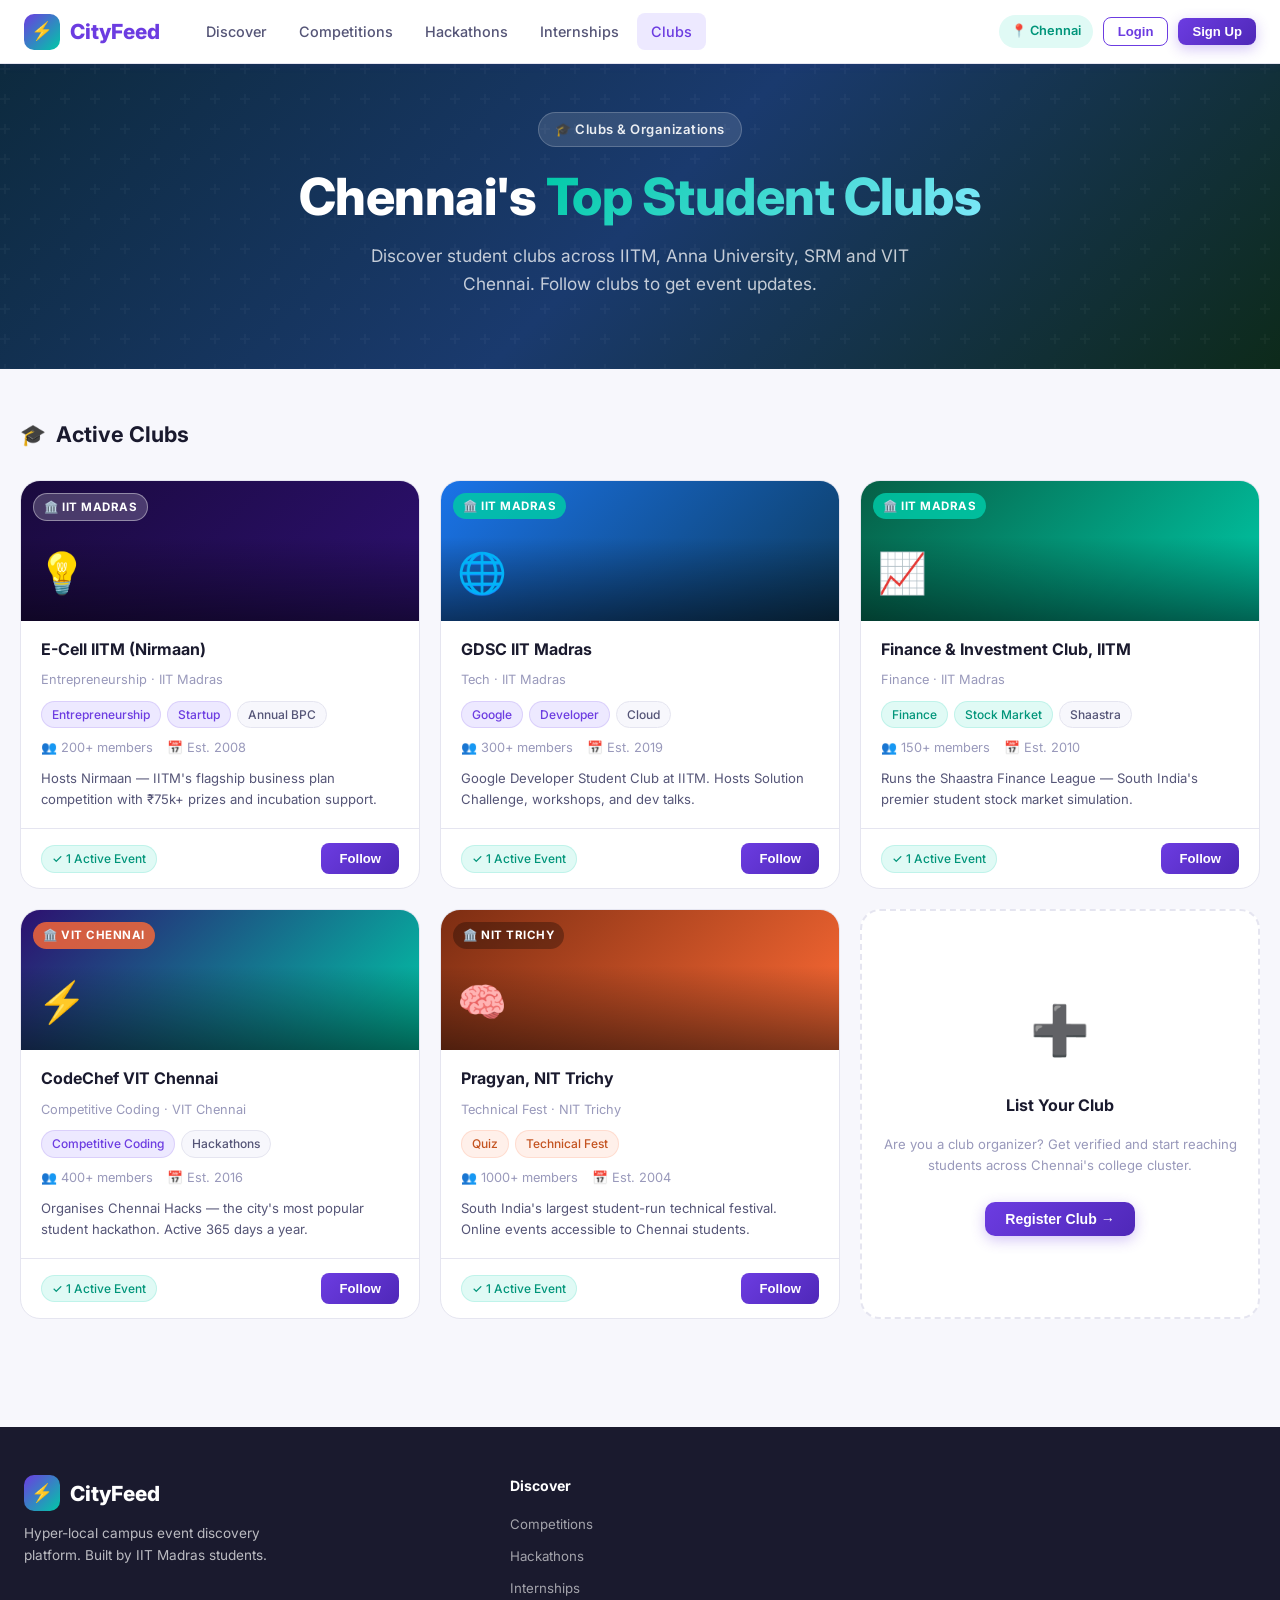
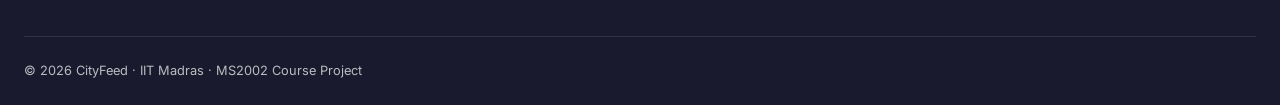
==== pages/clubs.html @ 86bdd943 "Initial commit: CityFeed prototype for IIT Madras MS2002 presentation" ====
<!DOCTYPE html>
<html lang="en">
<head>
  <meta charset="UTF-8" />
  <meta name="viewport" content="width=device-width, initial-scale=1.0" />
  <title>Clubs — CityFeed | IIT Madras</title>
  <link rel="preconnect" href="https://fonts.googleapis.com" />
  <link href="https://fonts.googleapis.com/css2?family=Inter:wght@400;500;600;700;800;900&display=swap" rel="stylesheet" />
  <link rel="stylesheet" href="../assets/css/main.css" />
  <link rel="icon" href="data:image/svg+xml,<svg xmlns='http://www.w3.org/2000/svg' viewBox='0 0 100 100'><text y='.9em' font-size='90'>⚡</text></svg>" />
</head>
<body>

<nav class="navbar">
  <a href="../index.html" class="nav-logo"><div class="logo-icon">⚡</div>CityFeed</a>
  <div class="nav-links">
    <a href="../index.html">Discover</a>
    <a href="competitions.html">Competitions</a>
    <a href="hackathons.html">Hackathons</a>
    <a href="internships.html">Internships</a>
    <a href="clubs.html" class="active">Clubs</a>
  </div>
  <div class="nav-actions">
    <div class="nav-city-badge">📍 Chennai</div>
    <div class="show-logged-out" style="display:flex;gap:10px;align-items:center">
      <button class="btn btn-outline btn-sm" onclick="openAuthModal('login')">Login</button>
      <button class="btn btn-primary btn-sm" onclick="openAuthModal('signup')">Sign Up</button>
    </div>
    <div class="show-logged-in" style="display:none;gap:10px;align-items:center">
      <a href="profile.html" class="avatar user-avatar-display">PK</a>
    </div>
  </div>
</nav>

<section class="hero" style="padding:48px 24px 36px;background:linear-gradient(135deg,#0d2a3e 0%,#1a3a6e 50%,#0d2a1a 100%)">
  <div class="hero-content">
    <div class="hero-badge">🎓 Clubs & Organizations</div>
    <h1>Chennai's <span>Top Student Clubs</span></h1>
    <p>Discover student clubs across IITM, Anna University, SRM and VIT Chennai. Follow clubs to get event updates.</p>
  </div>
</section>

<main class="container section">
  <div class="section-header">
    <h2 class="section-title"><span class="icon">🎓</span> Active Clubs</h2>
  </div>
  <div class="cards-grid">

    <!-- IITM Clubs -->
    <div class="card" style="cursor:default">
      <div class="card-banner" style="background:linear-gradient(135deg,#1a0a3e,#2d1070)">
        <div class="card-banner-overlay"></div>
        <span class="card-type-badge badge-competition">🏛️ IIT Madras</span>
        <div style="position:absolute;bottom:16px;left:16px;font-size:2.5rem">💡</div>
      </div>
      <div class="card-body">
        <div class="card-title">E-Cell IITM (Nirmaan)</div>
        <div class="card-org"><span>Entrepreneurship · IIT Madras</span></div>
        <div class="card-tags"><span class="tag tag-purple">Entrepreneurship</span><span class="tag tag-purple">Startup</span><span class="tag">Annual BPC</span></div>
        <div class="card-meta"><span>👥 200+ members</span><span>📅 Est. 2008</span></div>
        <p style="font-size:0.82rem;color:var(--text-secondary)">Hosts Nirmaan — IITM's flagship business plan competition with ₹75k+ prizes and incubation support.</p>
      </div>
      <div class="card-footer">
        <span class="tag tag-green">✓ 1 Active Event</span>
        <button class="apply-btn" onclick="showToast('Following E-Cell IITM!','success','🔔')">Follow</button>
      </div>
    </div>

    <div class="card" style="cursor:default">
      <div class="card-banner" style="background:linear-gradient(135deg,#1a73e8,#0d3b5e)">
        <div class="card-banner-overlay"></div>
        <span class="card-type-badge badge-hackathon">🏛️ IIT Madras</span>
        <div style="position:absolute;bottom:16px;left:16px;font-size:2.5rem">🌐</div>
      </div>
      <div class="card-body">
        <div class="card-title">GDSC IIT Madras</div>
        <div class="card-org"><span>Tech · IIT Madras</span></div>
        <div class="card-tags"><span class="tag tag-purple">Google</span><span class="tag tag-purple">Developer</span><span class="tag">Cloud</span></div>
        <div class="card-meta"><span>👥 300+ members</span><span>📅 Est. 2019</span></div>
        <p style="font-size:0.82rem;color:var(--text-secondary)">Google Developer Student Club at IITM. Hosts Solution Challenge, workshops, and dev talks.</p>
      </div>
      <div class="card-footer">
        <span class="tag tag-green">✓ 1 Active Event</span>
        <button class="apply-btn" onclick="showToast('Following GDSC IITM!','success','🔔')">Follow</button>
      </div>
    </div>

    <div class="card" style="cursor:default">
      <div class="card-banner" style="background:linear-gradient(135deg,#065f46,#00C9A7)">
        <div class="card-banner-overlay"></div>
        <span class="card-type-badge badge-hackathon">🏛️ IIT Madras</span>
        <div style="position:absolute;bottom:16px;left:16px;font-size:2.5rem">📈</div>
      </div>
      <div class="card-body">
        <div class="card-title">Finance & Investment Club, IITM</div>
        <div class="card-org"><span>Finance · IIT Madras</span></div>
        <div class="card-tags"><span class="tag tag-green">Finance</span><span class="tag tag-green">Stock Market</span><span class="tag">Shaastra</span></div>
        <div class="card-meta"><span>👥 150+ members</span><span>📅 Est. 2010</span></div>
        <p style="font-size:0.82rem;color:var(--text-secondary)">Runs the Shaastra Finance League — South India's premier student stock market simulation.</p>
      </div>
      <div class="card-footer">
        <span class="tag tag-green">✓ 1 Active Event</span>
        <button class="apply-btn" onclick="showToast('Following Finance Club IITM!','success','🔔')">Follow</button>
      </div>
    </div>

    <!-- Other college clubs -->
    <div class="card" style="cursor:default">
      <div class="card-banner" style="background:linear-gradient(135deg,#2d1070,#00C9A7)">
        <div class="card-banner-overlay"></div>
        <span class="card-type-badge" style="background:rgba(255,107,53,0.8);color:white">🏛️ VIT Chennai</span>
        <div style="position:absolute;bottom:16px;left:16px;font-size:2.5rem">⚡</div>
      </div>
      <div class="card-body">
        <div class="card-title">CodeChef VIT Chennai</div>
        <div class="card-org"><span>Competitive Coding · VIT Chennai</span></div>
        <div class="card-tags"><span class="tag tag-purple">Competitive Coding</span><span class="tag">Hackathons</span></div>
        <div class="card-meta"><span>👥 400+ members</span><span>📅 Est. 2016</span></div>
        <p style="font-size:0.82rem;color:var(--text-secondary)">Organises Chennai Hacks — the city's most popular student hackathon. Active 365 days a year.</p>
      </div>
      <div class="card-footer">
        <span class="tag tag-green">✓ 1 Active Event</span>
        <button class="apply-btn" onclick="showToast('Following CodeChef VIT!','success','🔔')">Follow</button>
      </div>
    </div>

    <div class="card" style="cursor:default">
      <div class="card-banner" style="background:linear-gradient(135deg,#7c2d12,#FF6B35)">
        <div class="card-banner-overlay"></div>
        <span class="card-type-badge" style="background:rgba(0,0,0,0.3);color:white">🏛️ NIT Trichy</span>
        <div style="position:absolute;bottom:16px;left:16px;font-size:2.5rem">🧠</div>
      </div>
      <div class="card-body">
        <div class="card-title">Pragyan, NIT Trichy</div>
        <div class="card-org"><span>Technical Fest · NIT Trichy</span></div>
        <div class="card-tags"><span class="tag tag-orange">Quiz</span><span class="tag tag-orange">Technical Fest</span></div>
        <div class="card-meta"><span>👥 1000+ members</span><span>📅 Est. 2004</span></div>
        <p style="font-size:0.82rem;color:var(--text-secondary)">South India's largest student-run technical festival. Online events accessible to Chennai students.</p>
      </div>
      <div class="card-footer">
        <span class="tag tag-green">✓ 1 Active Event</span>
        <button class="apply-btn" onclick="showToast('Following Pragyan NIT Trichy!','success','🔔')">Follow</button>
      </div>
    </div>

    <!-- Add Club CTA -->
    <div class="card" style="cursor:default;border:2px dashed var(--border)">
      <div class="card-body" style="justify-content:center;align-items:center;text-align:center;padding:40px 20px">
        <div style="font-size:3rem;margin-bottom:16px">➕</div>
        <div class="card-title" style="margin-bottom:8px">List Your Club</div>
        <p style="font-size:0.82rem;color:var(--text-muted);margin-bottom:16px">Are you a club organizer? Get verified and start reaching students across Chennai's college cluster.</p>
        <button class="btn btn-primary" onclick="showToast('Organizer onboarding coming soon!','info','🚀')">Register Club →</button>
      </div>
    </div>

  </div>
</main>

<footer>
  <div class="footer-grid">
    <div class="footer-brand"><a href="../index.html" class="nav-logo"><div class="logo-icon">⚡</div>CityFeed</a><p>Hyper-local campus event discovery platform. Built by IIT Madras students.</p></div>
    <div class="footer-col"><h4>Discover</h4><ul><li><a href="competitions.html">Competitions</a></li><li><a href="hackathons.html">Hackathons</a></li><li><a href="internships.html">Internships</a></li></ul></div>
  </div>
  <div class="footer-bottom"><div>© 2026 CityFeed · IIT Madras · MS2002 Course Project</div></div>
</footer>

<div class="modal-overlay" id="auth-modal">
  <div class="modal">
    <div class="modal-header"><div><div style="font-size:1.6rem;margin-bottom:4px">⚡</div><h2 style="font-size:1.1rem;font-weight:800">Welcome to CityFeed</h2></div><button class="modal-close" onclick="closeAuthModal()">✕</button></div>
    <div class="modal-body">
      <div class="auth-tabs"><div class="auth-tab active" data-tab="login" onclick="switchAuthTab('login')">Login</div><div class="auth-tab" data-tab="signup" onclick="switchAuthTab('signup')">Sign Up</div></div>
      <div id="login-form"><div class="demo-hint"><strong>🎯 Demo</strong> demo@iitm.ac.in / cityfeed2026</div><form id="login-form-el"><div id="login-error" style="display:none;background:#fef2f2;border:1px solid #fecaca;color:#991b1b;padding:10px 14px;border-radius:8px;font-size:0.82rem;margin-bottom:16px"></div><div class="form-group"><label class="form-label">Email</label><input id="login-email" class="form-input" type="email" value="demo@iitm.ac.in" required /></div><div class="form-group"><label class="form-label">Password</label><input id="login-pwd" class="form-input" type="password" value="cityfeed2026" required /></div><button type="submit" class="btn btn-primary w-full" style="justify-content:center">Login →</button></form></div>
      <div id="signup-form" class="hidden"><form id="signup-form-el"><div class="form-group"><label class="form-label">Full Name</label><input id="signup-name" class="form-input" type="text" required /></div><div class="form-group"><label class="form-label">Email</label><input class="form-input" type="email" required /></div><div class="form-group"><label class="form-label">College</label><select class="form-input" required><option value="">Select</option><option>IIT Madras</option><option>Anna University</option><option>SRM Chennai</option><option>VIT Chennai</option></select></div><div class="form-group"><label class="form-label">Password</label><input class="form-input" type="password" required /></div><button type="submit" class="btn btn-primary w-full" style="justify-content:center">Create Account →</button></form></div>
    </div>
  </div>
</div>
<div id="toast-container"></div>
<script src="../assets/js/app.js"></script>
</body>
</html>
---- assets/css/main.css ----
/* ============================================================
   CityFeed — Main Stylesheet
   IIT Madras | MS2002 Course Project
   ============================================================ */

:root {
  --primary: #6C3CE1;
  --primary-dark: #4f28b8;
  --primary-light: #ede9ff;
  --secondary: #FF6B35;
  --secondary-light: #fff0ea;
  --accent: #00C9A7;
  --accent-light: #e0faf5;
  --text-primary: #1a1a2e;
  --text-secondary: #555577;
  --text-muted: #9999bb;
  --bg: #f7f7fc;
  --surface: #ffffff;
  --border: #e5e5f0;
  --border-radius: 12px;
  --border-radius-lg: 20px;
  --shadow-sm: 0 2px 8px rgba(108,60,225,0.08);
  --shadow-md: 0 4px 20px rgba(108,60,225,0.12);
  --shadow-lg: 0 8px 40px rgba(108,60,225,0.18);
  --transition: 0.22s cubic-bezier(.4,0,.2,1);
  --font: 'Inter', -apple-system, BlinkMacSystemFont, 'Segoe UI', sans-serif;
}

* { box-sizing: border-box; margin: 0; padding: 0; }

html { scroll-behavior: smooth; }

body {
  font-family: var(--font);
  color: var(--text-primary);
  background: var(--bg);
  min-height: 100vh;
  font-size: 15px;
  line-height: 1.6;
}

a { color: var(--primary); text-decoration: none; }
a:hover { text-decoration: underline; }

img { max-width: 100%; display: block; }

/* ── Scrollbar ── */
::-webkit-scrollbar { width: 6px; }
::-webkit-scrollbar-track { background: var(--border); }
::-webkit-scrollbar-thumb { background: var(--primary); border-radius: 3px; }

/* ============================================================
   NAVBAR
   ============================================================ */
.navbar {
  position: sticky;
  top: 0;
  z-index: 999;
  background: rgba(255,255,255,0.95);
  backdrop-filter: blur(12px);
  border-bottom: 1px solid var(--border);
  padding: 0 24px;
  display: flex;
  align-items: center;
  gap: 20px;
  height: 64px;
  box-shadow: var(--shadow-sm);
}

.nav-logo {
  display: flex;
  align-items: center;
  gap: 10px;
  font-weight: 800;
  font-size: 1.3rem;
  color: var(--primary);
  text-decoration: none;
}
.nav-logo .logo-icon {
  width: 36px; height: 36px;
  background: linear-gradient(135deg, var(--primary), var(--accent));
  border-radius: 10px;
  display: flex; align-items: center; justify-content: center;
  color: white; font-size: 1.1rem;
}

.nav-links {
  display: flex;
  align-items: center;
  gap: 4px;
  flex: 1;
  margin-left: 12px;
}

.nav-links a {
  padding: 7px 14px;
  border-radius: 8px;
  color: var(--text-secondary);
  font-weight: 500;
  font-size: 0.9rem;
  transition: var(--transition);
  text-decoration: none;
  white-space: nowrap;
}
.nav-links a:hover, .nav-links a.active {
  background: var(--primary-light);
  color: var(--primary);
}

.nav-search {
  flex: 1;
  max-width: 320px;
  position: relative;
}
.nav-search input {
  width: 100%;
  padding: 9px 16px 9px 40px;
  border: 1.5px solid var(--border);
  border-radius: 24px;
  font-size: 0.88rem;
  background: var(--bg);
  outline: none;
  transition: var(--transition);
  color: var(--text-primary);
}
.nav-search input:focus {
  border-color: var(--primary);
  background: white;
  box-shadow: 0 0 0 3px rgba(108,60,225,0.1);
}
.nav-search .search-icon {
  position: absolute;
  left: 13px; top: 50%;
  transform: translateY(-50%);
  color: var(--text-muted);
  font-size: 1rem;
}

.nav-actions {
  display: flex;
  align-items: center;
  gap: 10px;
  margin-left: auto;
}

.nav-city-badge {
  display: flex;
  align-items: center;
  gap: 6px;
  padding: 6px 12px;
  background: var(--accent-light);
  color: #00957a;
  border-radius: 20px;
  font-size: 0.8rem;
  font-weight: 600;
  cursor: pointer;
}

.btn {
  display: inline-flex;
  align-items: center;
  gap: 7px;
  padding: 9px 20px;
  border-radius: 10px;
  font-weight: 600;
  font-size: 0.88rem;
  cursor: pointer;
  border: none;
  transition: var(--transition);
  text-decoration: none;
  white-space: nowrap;
}

.btn-primary {
  background: linear-gradient(135deg, var(--primary), var(--primary-dark));
  color: white;
  box-shadow: 0 4px 14px rgba(108,60,225,0.3);
}
.btn-primary:hover {
  transform: translateY(-1px);
  box-shadow: 0 6px 20px rgba(108,60,225,0.4);
  color: white;
  text-decoration: none;
}

.btn-outline {
  background: transparent;
  color: var(--primary);
  border: 1.5px solid var(--primary);
}
.btn-outline:hover {
  background: var(--primary-light);
  text-decoration: none;
  color: var(--primary);
}

.btn-sm {
  padding: 6px 14px;
  font-size: 0.82rem;
  border-radius: 8px;
}

.btn-secondary {
  background: var(--secondary);
  color: white;
  box-shadow: 0 4px 14px rgba(255,107,53,0.3);
}
.btn-secondary:hover {
  background: #e55d2a;
  transform: translateY(-1px);
  color: white;
  text-decoration: none;
}

.btn-ghost {
  background: transparent;
  color: var(--text-secondary);
  border: 1.5px solid var(--border);
}
.btn-ghost:hover {
  background: var(--bg);
  color: var(--text-primary);
  text-decoration: none;
}

.avatar {
  width: 36px; height: 36px;
  border-radius: 50%;
  background: linear-gradient(135deg, var(--primary), var(--accent));
  color: white;
  display: flex; align-items: center; justify-content: center;
  font-weight: 700;
  font-size: 0.85rem;
  cursor: pointer;
  flex-shrink: 0;
}

/* ============================================================
   HERO
   ============================================================ */
.hero {
  background: linear-gradient(135deg, #1a0a3e 0%, #2d1070 50%, #0d3b5e 100%);
  color: white;
  padding: 80px 24px 60px;
  text-align: center;
  position: relative;
  overflow: hidden;
}

.hero::before {
  content: '';
  position: absolute;
  inset: 0;
  background: url("data:image/svg+xml,%3Csvg width='60' height='60' viewBox='0 0 60 60' xmlns='http://www.w3.org/2000/svg'%3E%3Cg fill='none' fill-rule='evenodd'%3E%3Cg fill='%23ffffff' fill-opacity='0.03'%3E%3Cpath d='M36 34v-4h-2v4h-4v2h4v4h2v-4h4v-2h-4zm0-30V0h-2v4h-4v2h4v4h2V6h4V4h-4zM6 34v-4H4v4H0v2h4v4h2v-4h4v-2H6zM6 4V0H4v4H0v2h4v4h2V6h4V4H6z'/%3E%3C/g%3E%3C/g%3E%3C/svg%3E");
}

.hero-content { position: relative; z-index: 1; max-width: 700px; margin: 0 auto; }

.hero-badge {
  display: inline-flex;
  align-items: center;
  gap: 8px;
  background: rgba(255,255,255,0.12);
  border: 1px solid rgba(255,255,255,0.2);
  padding: 6px 16px;
  border-radius: 20px;
  font-size: 0.82rem;
  font-weight: 600;
  letter-spacing: 0.5px;
  margin-bottom: 20px;
  color: rgba(255,255,255,0.9);
}

.hero h1 {
  font-size: clamp(2rem, 5vw, 3.2rem);
  font-weight: 800;
  line-height: 1.15;
  margin-bottom: 16px;
  letter-spacing: -0.5px;
}

.hero h1 span {
  background: linear-gradient(135deg, #00C9A7, #7ee8fa);
  -webkit-background-clip: text;
  -webkit-text-fill-color: transparent;
  background-clip: text;
}

.hero p {
  color: rgba(255,255,255,0.75);
  font-size: 1.08rem;
  margin-bottom: 36px;
  max-width: 540px;
  margin-left: auto;
  margin-right: auto;
}

.hero-search {
  display: flex;
  gap: 10px;
  max-width: 540px;
  margin: 0 auto 24px;
  background: rgba(255,255,255,0.12);
  border: 1.5px solid rgba(255,255,255,0.25);
  border-radius: 50px;
  padding: 6px 6px 6px 20px;
  backdrop-filter: blur(10px);
}

.hero-search input {
  flex: 1;
  background: none;
  border: none;
  outline: none;
  color: white;
  font-size: 0.95rem;
}
.hero-search input::placeholder { color: rgba(255,255,255,0.5); }

.hero-stats {
  display: flex;
  justify-content: center;
  gap: 32px;
  flex-wrap: wrap;
}
.hero-stat { text-align: center; }
.hero-stat strong { display: block; font-size: 1.5rem; font-weight: 800; color: #00C9A7; }
.hero-stat span { font-size: 0.8rem; color: rgba(255,255,255,0.6); }

/* ============================================================
   FILTER BAR
   ============================================================ */
.filter-bar {
  background: white;
  border-bottom: 1px solid var(--border);
  padding: 0 24px;
  display: flex;
  align-items: center;
  gap: 8px;
  overflow-x: auto;
  scrollbar-width: none;
}
.filter-bar::-webkit-scrollbar { display: none; }

.filter-chip {
  display: inline-flex;
  align-items: center;
  gap: 6px;
  padding: 10px 16px;
  border-radius: 0;
  font-size: 0.85rem;
  font-weight: 500;
  color: var(--text-secondary);
  cursor: pointer;
  border-bottom: 2.5px solid transparent;
  white-space: nowrap;
  transition: var(--transition);
  background: none;
  border-left: none;
  border-right: none;
  border-top: none;
}
.filter-chip:hover { color: var(--primary); border-bottom-color: var(--primary-light); }
.filter-chip.active { color: var(--primary); border-bottom-color: var(--primary); font-weight: 600; }

/* ============================================================
   CONTAINER & LAYOUT
   ============================================================ */
.container {
  max-width: 1240px;
  margin: 0 auto;
  padding: 0 24px;
}

.section { padding: 48px 0; }
.section-header {
  display: flex;
  align-items: center;
  justify-content: space-between;
  margin-bottom: 28px;
  flex-wrap: wrap;
  gap: 12px;
}
.section-title {
  font-size: 1.35rem;
  font-weight: 700;
  color: var(--text-primary);
  display: flex;
  align-items: center;
  gap: 10px;
}
.section-title .icon { font-size: 1.3rem; }

/* ============================================================
   CARDS GRID
   ============================================================ */
.cards-grid {
  display: grid;
  grid-template-columns: repeat(auto-fill, minmax(310px, 1fr));
  gap: 20px;
}

.card {
  background: var(--surface);
  border-radius: var(--border-radius-lg);
  border: 1px solid var(--border);
  overflow: hidden;
  transition: var(--transition);
  cursor: pointer;
  display: flex;
  flex-direction: column;
}
.card:hover {
  transform: translateY(-4px);
  box-shadow: var(--shadow-md);
  border-color: rgba(108,60,225,0.2);
}

.card-banner {
  height: 140px;
  position: relative;
  overflow: hidden;
  background: linear-gradient(135deg, var(--primary), var(--primary-dark));
}
.card-banner img { width: 100%; height: 100%; object-fit: cover; }
.card-banner-overlay {
  position: absolute;
  inset: 0;
  background: linear-gradient(to bottom, transparent 40%, rgba(0,0,0,0.5));
}

.card-type-badge {
  position: absolute;
  top: 12px; left: 12px;
  padding: 4px 10px;
  border-radius: 20px;
  font-size: 0.72rem;
  font-weight: 700;
  letter-spacing: 0.5px;
  text-transform: uppercase;
}
.badge-competition { background: #fff3; color: white; border: 1px solid rgba(255,255,255,0.4); backdrop-filter: blur(4px); }
.badge-hackathon { background: rgba(0,201,167,0.85); color: white; }
.badge-internship { background: rgba(255,107,53,0.85); color: white; }
.badge-workshop { background: rgba(99,160,255,0.85); color: white; }

.card-deadline {
  position: absolute;
  top: 12px; right: 12px;
  background: rgba(0,0,0,0.6);
  color: white;
  padding: 4px 10px;
  border-radius: 20px;
  font-size: 0.72rem;
  font-weight: 600;
  backdrop-filter: blur(4px);
  display: flex;
  align-items: center;
  gap: 4px;
}
.deadline-urgent { background: rgba(220,38,38,0.85) !important; }

.card-body {
  padding: 18px 20px;
  flex: 1;
  display: flex;
  flex-direction: column;
  gap: 10px;
}

.card-org {
  display: flex;
  align-items: center;
  gap: 8px;
  font-size: 0.8rem;
  color: var(--text-muted);
}

.org-logo {
  width: 24px; height: 24px;
  border-radius: 6px;
  background: var(--primary-light);
  display: flex; align-items: center; justify-content: center;
  font-size: 0.75rem;
  font-weight: 700;
  color: var(--primary);
  flex-shrink: 0;
}

.card-title {
  font-size: 1rem;
  font-weight: 700;
  color: var(--text-primary);
  line-height: 1.35;
}

.card-tags {
  display: flex;
  flex-wrap: wrap;
  gap: 6px;
}

.tag {
  padding: 3px 10px;
  border-radius: 20px;
  font-size: 0.75rem;
  font-weight: 500;
  background: var(--bg);
  color: var(--text-secondary);
  border: 1px solid var(--border);
}
.tag-purple { background: var(--primary-light); color: var(--primary); border-color: rgba(108,60,225,0.15); }
.tag-green { background: var(--accent-light); color: #00957a; border-color: rgba(0,201,167,0.15); }
.tag-orange { background: var(--secondary-light); color: #c45320; border-color: rgba(255,107,53,0.15); }

.card-meta {
  display: flex;
  align-items: center;
  gap: 14px;
  font-size: 0.8rem;
  color: var(--text-muted);
  flex-wrap: wrap;
}
.card-meta span { display: flex; align-items: center; gap: 4px; }

.card-footer {
  padding: 14px 20px;
  border-top: 1px solid var(--border);
  display: flex;
  align-items: center;
  justify-content: space-between;
  gap: 10px;
}

.prize-label {
  font-size: 0.82rem;
  color: var(--text-muted);
}
.prize-value {
  font-size: 1rem;
  font-weight: 700;
  color: var(--primary);
}

.apply-btn {
  padding: 8px 18px;
  border-radius: 8px;
  font-size: 0.82rem;
  font-weight: 600;
  cursor: pointer;
  border: none;
  background: linear-gradient(135deg, var(--primary), var(--primary-dark));
  color: white;
  transition: var(--transition);
  white-space: nowrap;
}
.apply-btn:hover { transform: translateY(-1px); box-shadow: 0 4px 12px rgba(108,60,225,0.3); }
.apply-btn.applied { background: var(--accent); }
.apply-btn.saved { background: var(--secondary-light); color: var(--secondary); border: 1.5px solid var(--secondary); }

/* ============================================================
   FEATURED BANNER
   ============================================================ */
.featured-banner {
  background: linear-gradient(135deg, #1a0a3e, #2d1070);
  border-radius: var(--border-radius-lg);
  padding: 32px;
  color: white;
  display: flex;
  align-items: center;
  gap: 24px;
  margin-bottom: 36px;
  position: relative;
  overflow: hidden;
}

.featured-banner::after {
  content: '🏆';
  position: absolute;
  right: 24px;
  top: 50%;
  transform: translateY(-50%);
  font-size: 5rem;
  opacity: 0.15;
}

.featured-badge {
  background: var(--secondary);
  color: white;
  padding: 4px 12px;
  border-radius: 20px;
  font-size: 0.75rem;
  font-weight: 700;
  display: inline-block;
  margin-bottom: 10px;
}

.featured-banner h2 { font-size: 1.4rem; font-weight: 800; margin-bottom: 8px; }
.featured-banner p { color: rgba(255,255,255,0.75); font-size: 0.9rem; margin-bottom: 16px; }

.featured-meta {
  display: flex;
  gap: 20px;
  margin-bottom: 16px;
  flex-wrap: wrap;
}
.featured-meta-item { font-size: 0.82rem; color: rgba(255,255,255,0.6); }
.featured-meta-item strong { color: #00C9A7; display: block; font-size: 1rem; }

/* ============================================================
   INTERNSHIP CARD (compact horizontal)
   ============================================================ */
.internship-list { display: flex; flex-direction: column; gap: 14px; }

.internship-card {
  background: var(--surface);
  border: 1px solid var(--border);
  border-radius: var(--border-radius);
  padding: 20px;
  display: flex;
  align-items: center;
  gap: 18px;
  transition: var(--transition);
  cursor: pointer;
}
.internship-card:hover {
  transform: translateY(-2px);
  box-shadow: var(--shadow-sm);
  border-color: rgba(108,60,225,0.2);
}

.internship-logo {
  width: 52px; height: 52px;
  border-radius: 12px;
  background: var(--primary-light);
  display: flex; align-items: center; justify-content: center;
  font-size: 1.5rem;
  flex-shrink: 0;
}

.internship-info { flex: 1; min-width: 0; }
.internship-role { font-weight: 700; font-size: 0.95rem; color: var(--text-primary); margin-bottom: 4px; }
.internship-org { font-size: 0.82rem; color: var(--text-muted); margin-bottom: 8px; }
.internship-tags { display: flex; flex-wrap: wrap; gap: 6px; }

.internship-actions {
  display: flex;
  flex-direction: column;
  align-items: flex-end;
  gap: 8px;
  flex-shrink: 0;
}
.internship-stipend {
  font-size: 0.95rem;
  font-weight: 700;
  color: var(--primary);
  white-space: nowrap;
}
.internship-deadline { font-size: 0.75rem; color: var(--text-muted); }

/* ============================================================
   SIDEBAR
   ============================================================ */
.page-layout {
  display: grid;
  grid-template-columns: 1fr 320px;
  gap: 28px;
  padding: 36px 0;
}

@media (max-width: 900px) {
  .page-layout { grid-template-columns: 1fr; }
  .sidebar { display: none; }
}

.sidebar { display: flex; flex-direction: column; gap: 20px; }

.sidebar-widget {
  background: var(--surface);
  border: 1px solid var(--border);
  border-radius: var(--border-radius-lg);
  padding: 20px;
}
.sidebar-widget-title {
  font-weight: 700;
  font-size: 0.95rem;
  color: var(--text-primary);
  margin-bottom: 16px;
  display: flex;
  align-items: center;
  gap: 8px;
}

.profile-widget {
  background: linear-gradient(135deg, var(--primary), var(--primary-dark));
  color: white;
  text-align: center;
  padding: 28px 20px;
}
.profile-widget .avatar {
  width: 60px; height: 60px;
  font-size: 1.3rem;
  margin: 0 auto 12px;
}
.profile-widget h3 { font-size: 1rem; font-weight: 700; margin-bottom: 4px; }
.profile-widget p { font-size: 0.8rem; opacity: 0.8; margin-bottom: 16px; }
.profile-widget .stats-row { display: flex; justify-content: center; gap: 20px; margin-bottom: 16px; }
.profile-widget .stat { text-align: center; }
.profile-widget .stat strong { display: block; font-size: 1.1rem; }
.profile-widget .stat small { font-size: 0.72rem; opacity: 0.7; }
.profile-widget .btn { background: rgba(255,255,255,0.15); color: white; border: 1px solid rgba(255,255,255,0.3); width: 100%; justify-content: center; }
.profile-widget .btn:hover { background: rgba(255,255,255,0.25); }

.skill-bar { margin-bottom: 10px; }
.skill-bar-label { display: flex; justify-content: space-between; font-size: 0.8rem; margin-bottom: 5px; }
.skill-bar-track { height: 6px; background: var(--border); border-radius: 3px; overflow: hidden; }
.skill-bar-fill { height: 100%; background: linear-gradient(135deg, var(--primary), var(--accent)); border-radius: 3px; }

.deadline-list { display: flex; flex-direction: column; gap: 12px; }
.deadline-item {
  display: flex;
  align-items: center;
  gap: 12px;
  padding: 10px;
  border-radius: 10px;
  background: var(--bg);
  font-size: 0.82rem;
}
.deadline-dot {
  width: 10px; height: 10px;
  border-radius: 50%;
  flex-shrink: 0;
}
.deadline-item .info { flex: 1; }
.deadline-item .info strong { display: block; color: var(--text-primary); font-weight: 600; }
.deadline-item .info span { color: var(--text-muted); font-size: 0.75rem; }
.deadline-item .days { font-weight: 700; font-size: 0.8rem; }

/* ============================================================
   MODAL
   ============================================================ */
.modal-overlay {
  position: fixed;
  inset: 0;
  background: rgba(10,5,30,0.7);
  backdrop-filter: blur(4px);
  z-index: 10000;
  display: flex;
  align-items: center;
  justify-content: center;
  padding: 20px;
  opacity: 0;
  pointer-events: none;
  transition: opacity 0.25s;
}
.modal-overlay.open { opacity: 1; pointer-events: all; }

.modal {
  background: white;
  border-radius: var(--border-radius-lg);
  max-width: 540px;
  width: 100%;
  max-height: 90vh;
  overflow-y: auto;
  transform: translateY(20px) scale(0.98);
  transition: transform 0.25s, opacity 0.25s;
  box-shadow: var(--shadow-lg);
}
.modal-overlay.open .modal { transform: translateY(0) scale(1); }

.modal-header {
  padding: 24px 28px 0;
  display: flex;
  align-items: flex-start;
  justify-content: space-between;
  gap: 16px;
}
.modal-close {
  width: 32px; height: 32px;
  border-radius: 8px;
  border: none;
  background: var(--bg);
  cursor: pointer;
  display: flex; align-items: center; justify-content: center;
  font-size: 1.1rem;
  color: var(--text-secondary);
  flex-shrink: 0;
}
.modal-close:hover { background: var(--border); }

.modal-body { padding: 20px 28px 28px; }

/* ── Auth Modal ── */
.auth-tabs {
  display: flex;
  border-bottom: 1.5px solid var(--border);
  margin-bottom: 24px;
}
.auth-tab {
  flex: 1;
  padding: 12px;
  text-align: center;
  font-weight: 600;
  font-size: 0.9rem;
  cursor: pointer;
  border-bottom: 2.5px solid transparent;
  color: var(--text-muted);
  transition: var(--transition);
  margin-bottom: -1.5px;
}
.auth-tab.active { color: var(--primary); border-bottom-color: var(--primary); }

.form-group { margin-bottom: 16px; }
.form-label {
  display: block;
  font-size: 0.82rem;
  font-weight: 600;
  color: var(--text-secondary);
  margin-bottom: 7px;
}
.form-input {
  width: 100%;
  padding: 11px 14px;
  border: 1.5px solid var(--border);
  border-radius: 10px;
  font-size: 0.9rem;
  outline: none;
  transition: var(--transition);
  color: var(--text-primary);
  background: var(--bg);
}
.form-input:focus {
  border-color: var(--primary);
  background: white;
  box-shadow: 0 0 0 3px rgba(108,60,225,0.1);
}

.form-row { display: grid; grid-template-columns: 1fr 1fr; gap: 12px; }

.demo-hint {
  background: var(--primary-light);
  border: 1px solid rgba(108,60,225,0.15);
  border-radius: 10px;
  padding: 12px 16px;
  margin-bottom: 20px;
  font-size: 0.82rem;
  color: var(--primary);
}
.demo-hint strong { display: block; margin-bottom: 4px; }

/* ============================================================
   APPLICATION MODAL
   ============================================================ */
.apply-modal-banner {
  background: linear-gradient(135deg, var(--primary), var(--primary-dark));
  padding: 28px;
  color: white;
  border-radius: var(--border-radius-lg) var(--border-radius-lg) 0 0;
}
.apply-modal-banner h2 { font-size: 1.15rem; font-weight: 700; margin-bottom: 6px; }
.apply-modal-banner p { font-size: 0.85rem; opacity: 0.8; }

.step-indicator {
  display: flex;
  align-items: center;
  gap: 8px;
  margin-bottom: 24px;
}
.step {
  display: flex;
  align-items: center;
  gap: 6px;
  font-size: 0.8rem;
  color: var(--text-muted);
}
.step-num {
  width: 24px; height: 24px;
  border-radius: 50%;
  background: var(--border);
  display: flex; align-items: center; justify-content: center;
  font-size: 0.75rem;
  font-weight: 700;
  color: var(--text-muted);
}
.step.active .step-num { background: var(--primary); color: white; }
.step.active { color: var(--primary); font-weight: 600; }
.step.done .step-num { background: var(--accent); color: white; }
.step-line { flex: 1; height: 1.5px; background: var(--border); }
.step.done .step-line { background: var(--accent); }

.upload-area {
  border: 2px dashed var(--border);
  border-radius: var(--border-radius);
  padding: 32px;
  text-align: center;
  cursor: pointer;
  transition: var(--transition);
  color: var(--text-muted);
  font-size: 0.85rem;
}
.upload-area:hover { border-color: var(--primary); background: var(--primary-light); color: var(--primary); }
.upload-icon { font-size: 2rem; margin-bottom: 8px; }

/* ============================================================
   TOAST
   ============================================================ */
#toast-container {
  position: fixed;
  bottom: 24px;
  right: 24px;
  z-index: 99999;
  display: flex;
  flex-direction: column;
  gap: 10px;
}
.toast {
  background: var(--text-primary);
  color: white;
  padding: 14px 20px;
  border-radius: 12px;
  font-size: 0.88rem;
  font-weight: 500;
  display: flex;
  align-items: center;
  gap: 10px;
  box-shadow: var(--shadow-md);
  transform: translateX(120%);
  transition: transform 0.3s cubic-bezier(.4,0,.2,1);
  min-width: 260px;
  max-width: 380px;
}
.toast.show { transform: translateX(0); }
.toast.success { background: #065f46; }
.toast.error { background: #991b1b; }
.toast.info { background: var(--primary-dark); }

/* ============================================================
   FOOTER
   ============================================================ */
footer {
  background: var(--text-primary);
  color: rgba(255,255,255,0.7);
  padding: 48px 24px 24px;
  margin-top: 60px;
}
.footer-grid {
  max-width: 1240px;
  margin: 0 auto;
  display: grid;
  grid-template-columns: 2fr 1fr 1fr 1fr;
  gap: 32px;
  margin-bottom: 36px;
}
@media (max-width: 768px) { .footer-grid { grid-template-columns: 1fr 1fr; } }

.footer-brand .nav-logo { color: white; margin-bottom: 12px; }
.footer-brand p { font-size: 0.85rem; line-height: 1.6; max-width: 260px; }

.footer-col h4 { color: white; font-size: 0.88rem; font-weight: 700; margin-bottom: 14px; }
.footer-col ul { list-style: none; display: flex; flex-direction: column; gap: 8px; }
.footer-col ul li a { color: rgba(255,255,255,0.6); font-size: 0.83rem; transition: var(--transition); }
.footer-col ul li a:hover { color: white; text-decoration: none; }

.footer-bottom {
  max-width: 1240px;
  margin: 0 auto;
  padding-top: 24px;
  border-top: 1px solid rgba(255,255,255,0.1);
  display: flex;
  align-items: center;
  justify-content: space-between;
  font-size: 0.8rem;
  flex-wrap: wrap;
  gap: 12px;
}

.footer-bottom a { color: rgba(255,255,255,0.6); }
.footer-bottom a:hover { color: white; }

/* ============================================================
   PROFILE PAGE
   ============================================================ */
.profile-page-header {
  background: linear-gradient(135deg, #1a0a3e, #2d1070);
  color: white;
  padding: 48px 24px;
}
.profile-info { display: flex; align-items: center; gap: 24px; flex-wrap: wrap; }
.profile-info .avatar {
  width: 80px; height: 80px;
  font-size: 1.8rem;
  flex-shrink: 0;
}
.profile-info h1 { font-size: 1.5rem; font-weight: 800; margin-bottom: 4px; }
.profile-info p { opacity: 0.8; font-size: 0.9rem; margin-bottom: 12px; }

.profile-tabs {
  background: white;
  border-bottom: 1px solid var(--border);
  display: flex;
  overflow-x: auto;
  scrollbar-width: none;
}
.profile-tab {
  padding: 16px 24px;
  font-size: 0.88rem;
  font-weight: 600;
  color: var(--text-muted);
  cursor: pointer;
  border-bottom: 2.5px solid transparent;
  white-space: nowrap;
  transition: var(--transition);
}
.profile-tab.active { color: var(--primary); border-bottom-color: var(--primary); }
.profile-tab:hover { color: var(--primary); }

/* ============================================================
   RESPONSIVE
   ============================================================ */
@media (max-width: 768px) {
  .navbar { padding: 0 16px; gap: 10px; }
  .nav-search { display: none; }
  .hero { padding: 48px 16px 36px; }
  .hero-search { display: none; }
  .hero-stats { gap: 20px; }
  .container { padding: 0 16px; }
  .cards-grid { grid-template-columns: 1fr; }
  .featured-banner { flex-direction: column; }
  .featured-banner::after { display: none; }
  .internship-card { flex-wrap: wrap; }
  .internship-actions { flex-direction: row; align-items: center; width: 100%; justify-content: space-between; }
}

/* ============================================================
   ANIMATIONS
   ============================================================ */
@keyframes fadeInUp {
  from { opacity: 0; transform: translateY(16px); }
  to { opacity: 1; transform: translateY(0); }
}

.animate-in { animation: fadeInUp 0.4s ease both; }
.delay-1 { animation-delay: 0.1s; }
.delay-2 { animation-delay: 0.2s; }
.delay-3 { animation-delay: 0.3s; }

/* ============================================================
   UTILITY
   ============================================================ */
.flex { display: flex; }
.items-center { align-items: center; }
.gap-2 { gap: 8px; }
.gap-3 { gap: 12px; }
.text-muted { color: var(--text-muted); }
.text-sm { font-size: 0.82rem; }
.font-bold { font-weight: 700; }
.w-full { width: 100%; }
.mt-4 { margin-top: 16px; }
.mb-4 { margin-bottom: 16px; }
.hidden { display: none !important; }

.empty-state {
  text-align: center;
  padding: 60px 20px;
  color: var(--text-muted);
}
.empty-state .icon { font-size: 3rem; margin-bottom: 16px; }
.empty-state h3 { font-size: 1.1rem; font-weight: 700; color: var(--text-secondary); margin-bottom: 8px; }
.empty-state p { font-size: 0.88rem; }
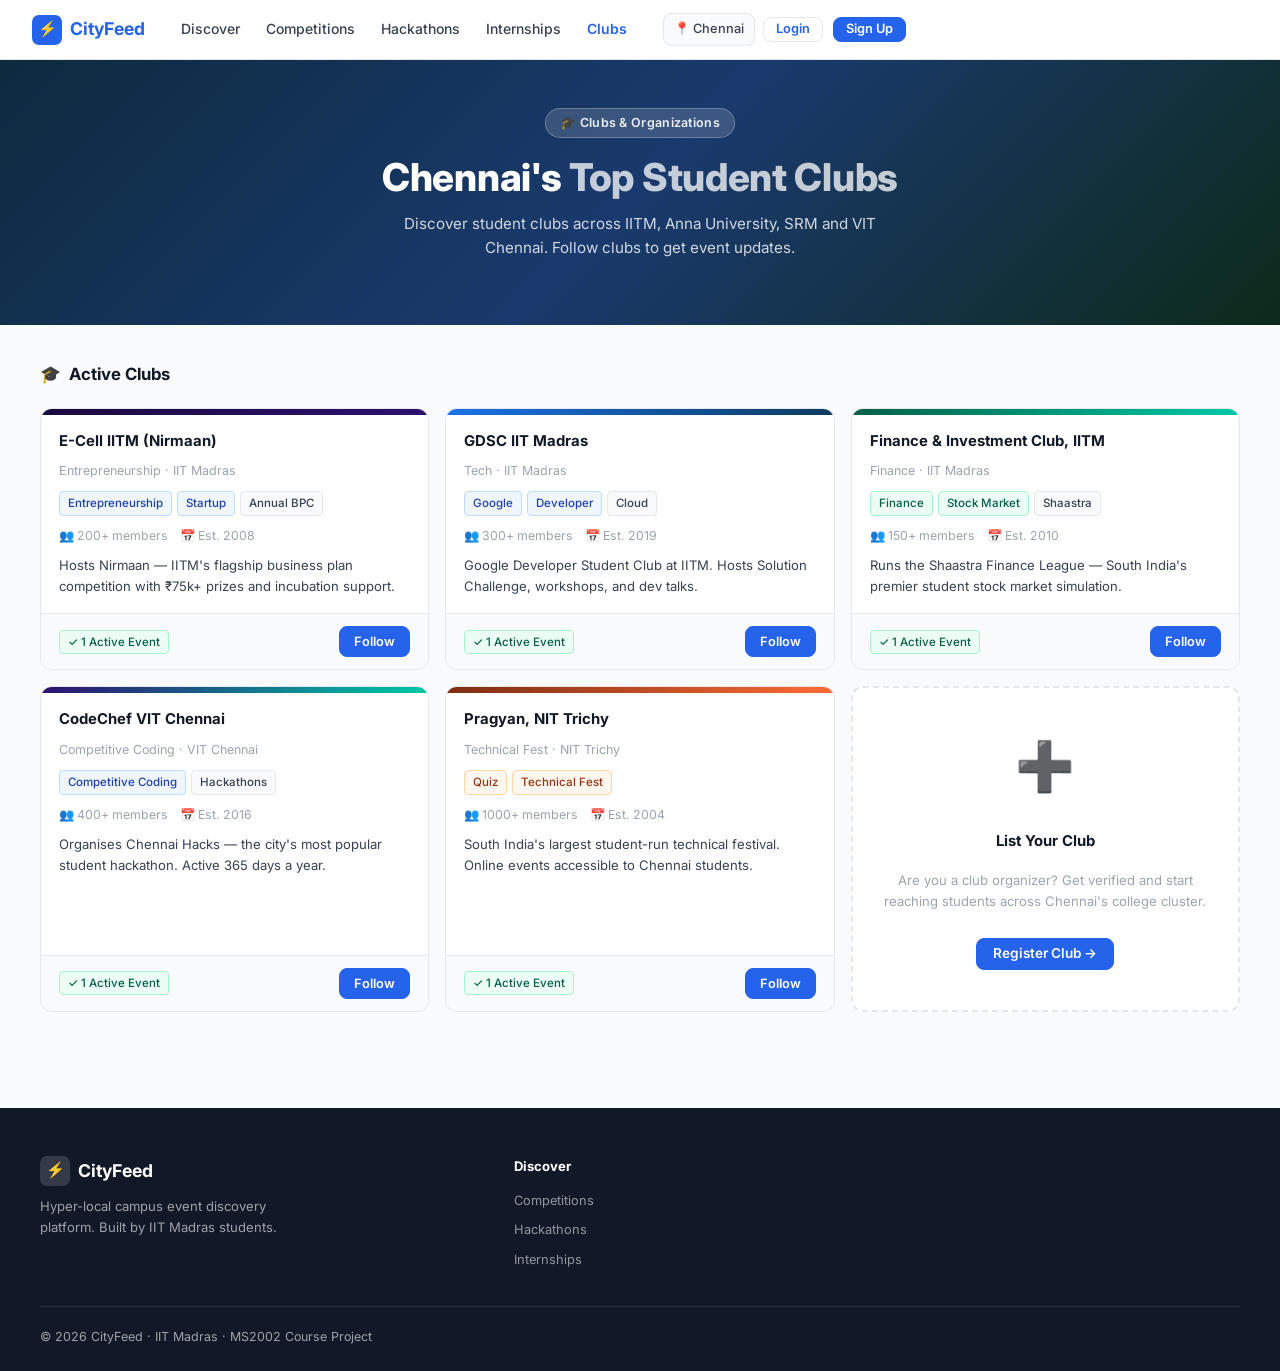
==== commit f24fc6e9: "UI redesign: clean simple design, consistent blue tones, no heavy gradients" ====
--- a/pages/clubs.html
+++ b/pages/clubs.html
@@ -178,3 +178,4 @@
 <script src="../assets/js/app.js"></script>
 </body>
 </html>
+
--- a/assets/css/main.css
+++ b/assets/css/main.css
@@ -1,33 +1,29 @@
 /* ============================================================
-   CityFeed — Main Stylesheet
+   CityFeed — Stylesheet
    IIT Madras | MS2002 Course Project
    ============================================================ */
 
 :root {
-  --primary: #6C3CE1;
-  --primary-dark: #4f28b8;
-  --primary-light: #ede9ff;
-  --secondary: #FF6B35;
-  --secondary-light: #fff0ea;
-  --accent: #00C9A7;
-  --accent-light: #e0faf5;
-  --text-primary: #1a1a2e;
-  --text-secondary: #555577;
-  --text-muted: #9999bb;
-  --bg: #f7f7fc;
-  --surface: #ffffff;
-  --border: #e5e5f0;
-  --border-radius: 12px;
-  --border-radius-lg: 20px;
-  --shadow-sm: 0 2px 8px rgba(108,60,225,0.08);
-  --shadow-md: 0 4px 20px rgba(108,60,225,0.12);
-  --shadow-lg: 0 8px 40px rgba(108,60,225,0.18);
-  --transition: 0.22s cubic-bezier(.4,0,.2,1);
-  --font: 'Inter', -apple-system, BlinkMacSystemFont, 'Segoe UI', sans-serif;
+  --primary:        #2563eb;
+  --primary-dark:   #1d4ed8;
+  --primary-light:  #eff6ff;
+  --secondary:      #f97316;
+  --secondary-light:#fff7ed;
+  --text-primary:   #111827;
+  --text-secondary: #374151;
+  --text-muted:     #9ca3af;
+  --bg:             #f9fafb;
+  --surface:        #ffffff;
+  --border:         #e5e7eb;
+  --radius:         8px;
+  --radius-lg:      12px;
+  --shadow-sm:      0 1px 3px rgba(0,0,0,0.08), 0 1px 2px rgba(0,0,0,0.04);
+  --shadow-md:      0 4px 6px rgba(0,0,0,0.07), 0 2px 4px rgba(0,0,0,0.04);
+  --transition:     0.18s ease;
+  --font:           'Inter', -apple-system, BlinkMacSystemFont, 'Segoe UI', sans-serif;
 }
 
 * { box-sizing: border-box; margin: 0; padding: 0; }
-
 html { scroll-behavior: smooth; }
 
 body {
@@ -35,19 +31,13 @@
   color: var(--text-primary);
   background: var(--bg);
   min-height: 100vh;
-  font-size: 15px;
+  font-size: 14px;
   line-height: 1.6;
 }
 
 a { color: var(--primary); text-decoration: none; }
 a:hover { text-decoration: underline; }
-
 img { max-width: 100%; display: block; }
-
-/* ── Scrollbar ── */
-::-webkit-scrollbar { width: 6px; }
-::-webkit-scrollbar-track { background: var(--border); }
-::-webkit-scrollbar-thumb { background: var(--primary); border-radius: 3px; }
 
 /* ============================================================
    NAVBAR
@@ -56,166 +46,152 @@
   position: sticky;
   top: 0;
   z-index: 999;
-  background: rgba(255,255,255,0.95);
-  backdrop-filter: blur(12px);
+  background: #fff;
   border-bottom: 1px solid var(--border);
-  padding: 0 24px;
-  display: flex;
-  align-items: center;
-  gap: 20px;
-  height: 64px;
-  box-shadow: var(--shadow-sm);
+  padding: 0 32px;
+  display: flex;
+  align-items: center;
+  gap: 24px;
+  height: 60px;
 }
 
 .nav-logo {
   display: flex;
   align-items: center;
-  gap: 10px;
-  font-weight: 800;
-  font-size: 1.3rem;
+  gap: 8px;
+  font-weight: 700;
+  font-size: 1.1rem;
   color: var(--primary);
   text-decoration: none;
+  flex-shrink: 0;
 }
 .nav-logo .logo-icon {
-  width: 36px; height: 36px;
-  background: linear-gradient(135deg, var(--primary), var(--accent));
-  border-radius: 10px;
+  width: 30px; height: 30px;
+  background: var(--primary);
+  border-radius: 7px;
   display: flex; align-items: center; justify-content: center;
-  color: white; font-size: 1.1rem;
+  color: white;
+  font-size: 0.95rem;
+  font-style: normal;
 }
 
 .nav-links {
   display: flex;
   align-items: center;
-  gap: 4px;
-  flex: 1;
-  margin-left: 12px;
-}
-
+  gap: 2px;
+}
 .nav-links a {
-  padding: 7px 14px;
-  border-radius: 8px;
+  padding: 6px 12px;
+  border-radius: var(--radius);
   color: var(--text-secondary);
   font-weight: 500;
-  font-size: 0.9rem;
+  font-size: 0.875rem;
   transition: var(--transition);
   text-decoration: none;
   white-space: nowrap;
 }
-.nav-links a:hover, .nav-links a.active {
-  background: var(--primary-light);
-  color: var(--primary);
-}
+.nav-links a:hover { background: var(--bg); color: var(--text-primary); }
+.nav-links a.active { color: var(--primary); font-weight: 600; }
 
 .nav-search {
   flex: 1;
-  max-width: 320px;
+  max-width: 280px;
   position: relative;
+  margin-left: auto;
 }
 .nav-search input {
   width: 100%;
-  padding: 9px 16px 9px 40px;
-  border: 1.5px solid var(--border);
-  border-radius: 24px;
-  font-size: 0.88rem;
+  padding: 7px 12px 7px 34px;
+  border: 1px solid var(--border);
+  border-radius: var(--radius);
+  font-size: 0.85rem;
   background: var(--bg);
   outline: none;
   transition: var(--transition);
   color: var(--text-primary);
+  font-family: var(--font);
 }
 .nav-search input:focus {
   border-color: var(--primary);
   background: white;
-  box-shadow: 0 0 0 3px rgba(108,60,225,0.1);
+  box-shadow: 0 0 0 3px rgba(37,99,235,0.1);
 }
 .nav-search .search-icon {
   position: absolute;
-  left: 13px; top: 50%;
+  left: 10px; top: 50%;
   transform: translateY(-50%);
   color: var(--text-muted);
-  font-size: 1rem;
+  font-size: 0.85rem;
+  pointer-events: none;
 }
 
 .nav-actions {
   display: flex;
   align-items: center;
-  gap: 10px;
-  margin-left: auto;
+  gap: 8px;
 }
 
 .nav-city-badge {
   display: flex;
   align-items: center;
-  gap: 6px;
-  padding: 6px 12px;
-  background: var(--accent-light);
-  color: #00957a;
-  border-radius: 20px;
+  gap: 4px;
+  padding: 5px 10px;
+  background: var(--bg);
+  border: 1px solid var(--border);
+  color: var(--text-secondary);
+  border-radius: var(--radius);
   font-size: 0.8rem;
-  font-weight: 600;
-  cursor: pointer;
-}
-
+  font-weight: 500;
+}
+
+/* ============================================================
+   BUTTONS
+   ============================================================ */
 .btn {
   display: inline-flex;
   align-items: center;
-  gap: 7px;
-  padding: 9px 20px;
-  border-radius: 10px;
+  gap: 6px;
+  padding: 8px 16px;
+  border-radius: var(--radius);
   font-weight: 600;
-  font-size: 0.88rem;
+  font-size: 0.85rem;
   cursor: pointer;
-  border: none;
+  border: 1px solid transparent;
   transition: var(--transition);
   text-decoration: none;
   white-space: nowrap;
+  font-family: var(--font);
+  line-height: 1;
 }
 
 .btn-primary {
-  background: linear-gradient(135deg, var(--primary), var(--primary-dark));
-  color: white;
-  box-shadow: 0 4px 14px rgba(108,60,225,0.3);
+  background: var(--primary);
+  color: white;
+  border-color: var(--primary);
 }
 .btn-primary:hover {
-  transform: translateY(-1px);
-  box-shadow: 0 6px 20px rgba(108,60,225,0.4);
+  background: var(--primary-dark);
+  border-color: var(--primary-dark);
   color: white;
   text-decoration: none;
 }
 
 .btn-outline {
-  background: transparent;
+  background: white;
   color: var(--primary);
-  border: 1.5px solid var(--primary);
+  border-color: var(--border);
 }
 .btn-outline:hover {
+  border-color: var(--primary);
   background: var(--primary-light);
-  text-decoration: none;
   color: var(--primary);
-}
-
-.btn-sm {
-  padding: 6px 14px;
-  font-size: 0.82rem;
-  border-radius: 8px;
-}
-
-.btn-secondary {
-  background: var(--secondary);
-  color: white;
-  box-shadow: 0 4px 14px rgba(255,107,53,0.3);
-}
-.btn-secondary:hover {
-  background: #e55d2a;
-  transform: translateY(-1px);
-  color: white;
   text-decoration: none;
 }
 
 .btn-ghost {
   background: transparent;
   color: var(--text-secondary);
-  border: 1.5px solid var(--border);
+  border-color: var(--border);
 }
 .btn-ghost:hover {
   background: var(--bg);
@@ -223,120 +199,129 @@
   text-decoration: none;
 }
 
+.btn-sm {
+  padding: 5px 12px;
+  font-size: 0.8rem;
+}
+
+.btn-secondary {
+  background: var(--secondary);
+  color: white;
+  border-color: var(--secondary);
+}
+.btn-secondary:hover {
+  background: #ea6a0a;
+  color: white;
+  text-decoration: none;
+}
+
 .avatar {
-  width: 36px; height: 36px;
+  width: 34px; height: 34px;
   border-radius: 50%;
-  background: linear-gradient(135deg, var(--primary), var(--accent));
+  background: var(--primary);
   color: white;
   display: flex; align-items: center; justify-content: center;
   font-weight: 700;
-  font-size: 0.85rem;
+  font-size: 0.8rem;
   cursor: pointer;
   flex-shrink: 0;
+  text-decoration: none;
 }
 
 /* ============================================================
    HERO
    ============================================================ */
 .hero {
-  background: linear-gradient(135deg, #1a0a3e 0%, #2d1070 50%, #0d3b5e 100%);
-  color: white;
-  padding: 80px 24px 60px;
+  background: var(--primary);
+  color: white;
+  padding: 56px 32px 44px;
   text-align: center;
-  position: relative;
-  overflow: hidden;
-}
-
-.hero::before {
-  content: '';
-  position: absolute;
-  inset: 0;
-  background: url("data:image/svg+xml,%3Csvg width='60' height='60' viewBox='0 0 60 60' xmlns='http://www.w3.org/2000/svg'%3E%3Cg fill='none' fill-rule='evenodd'%3E%3Cg fill='%23ffffff' fill-opacity='0.03'%3E%3Cpath d='M36 34v-4h-2v4h-4v2h4v4h2v-4h4v-2h-4zm0-30V0h-2v4h-4v2h4v4h2V6h4V4h-4zM6 34v-4H4v4H0v2h4v4h2v-4h4v-2H6zM6 4V0H4v4H0v2h4v4h2V6h4V4H6z'/%3E%3C/g%3E%3C/g%3E%3C/svg%3E");
-}
-
-.hero-content { position: relative; z-index: 1; max-width: 700px; margin: 0 auto; }
+}
+
+.hero-content {
+  max-width: 600px;
+  margin: 0 auto;
+}
 
 .hero-badge {
-  display: inline-flex;
-  align-items: center;
-  gap: 8px;
-  background: rgba(255,255,255,0.12);
-  border: 1px solid rgba(255,255,255,0.2);
-  padding: 6px 16px;
+  display: inline-block;
+  background: rgba(255,255,255,0.15);
+  border: 1px solid rgba(255,255,255,0.25);
+  padding: 4px 14px;
   border-radius: 20px;
-  font-size: 0.82rem;
+  font-size: 0.78rem;
   font-weight: 600;
-  letter-spacing: 0.5px;
-  margin-bottom: 20px;
+  letter-spacing: 0.3px;
+  margin-bottom: 16px;
   color: rgba(255,255,255,0.9);
 }
 
 .hero h1 {
-  font-size: clamp(2rem, 5vw, 3.2rem);
+  font-size: clamp(1.6rem, 4vw, 2.4rem);
   font-weight: 800;
-  line-height: 1.15;
-  margin-bottom: 16px;
-  letter-spacing: -0.5px;
+  line-height: 1.2;
+  margin-bottom: 12px;
+  letter-spacing: -0.3px;
 }
 
 .hero h1 span {
-  background: linear-gradient(135deg, #00C9A7, #7ee8fa);
-  -webkit-background-clip: text;
-  -webkit-text-fill-color: transparent;
-  background-clip: text;
+  color: rgba(255,255,255,0.75);
 }
 
 .hero p {
-  color: rgba(255,255,255,0.75);
-  font-size: 1.08rem;
-  margin-bottom: 36px;
-  max-width: 540px;
+  color: rgba(255,255,255,0.8);
+  font-size: 0.95rem;
+  margin-bottom: 28px;
+  max-width: 480px;
   margin-left: auto;
   margin-right: auto;
 }
 
 .hero-search {
   display: flex;
-  gap: 10px;
-  max-width: 540px;
+  gap: 8px;
+  max-width: 480px;
   margin: 0 auto 24px;
-  background: rgba(255,255,255,0.12);
-  border: 1.5px solid rgba(255,255,255,0.25);
-  border-radius: 50px;
-  padding: 6px 6px 6px 20px;
-  backdrop-filter: blur(10px);
-}
-
+}
 .hero-search input {
   flex: 1;
-  background: none;
+  padding: 10px 14px;
+  border-radius: var(--radius);
   border: none;
+  font-size: 0.9rem;
   outline: none;
-  color: white;
-  font-size: 0.95rem;
-}
-.hero-search input::placeholder { color: rgba(255,255,255,0.5); }
+  color: var(--text-primary);
+  font-family: var(--font);
+}
 
 .hero-stats {
   display: flex;
   justify-content: center;
-  gap: 32px;
+  gap: 36px;
   flex-wrap: wrap;
 }
 .hero-stat { text-align: center; }
-.hero-stat strong { display: block; font-size: 1.5rem; font-weight: 800; color: #00C9A7; }
-.hero-stat span { font-size: 0.8rem; color: rgba(255,255,255,0.6); }
-
-/* ============================================================
-   FILTER BAR
+.hero-stat strong {
+  display: block;
+  font-size: 1.3rem;
+  font-weight: 800;
+  color: white;
+}
+.hero-stat span {
+  font-size: 0.75rem;
+  color: rgba(255,255,255,0.65);
+}
+
+/* ============================================================
+   FILTER BAR / TABS
    ============================================================ */
 .filter-bar {
   background: white;
   border-bottom: 1px solid var(--border);
-  padding: 0 24px;
-  display: flex;
-  align-items: center;
-  gap: 8px;
+  padding: 0 32px;
+  display: flex;
+  align-items: center;
+  gap: 0;
   overflow-x: auto;
   scrollbar-width: none;
 }
@@ -345,64 +330,69 @@
 .filter-chip {
   display: inline-flex;
   align-items: center;
-  gap: 6px;
-  padding: 10px 16px;
-  border-radius: 0;
+  gap: 5px;
+  padding: 12px 16px;
   font-size: 0.85rem;
   font-weight: 500;
-  color: var(--text-secondary);
+  color: var(--text-muted);
   cursor: pointer;
-  border-bottom: 2.5px solid transparent;
+  border-bottom: 2px solid transparent;
   white-space: nowrap;
   transition: var(--transition);
   background: none;
   border-left: none;
   border-right: none;
   border-top: none;
-}
-.filter-chip:hover { color: var(--primary); border-bottom-color: var(--primary-light); }
-.filter-chip.active { color: var(--primary); border-bottom-color: var(--primary); font-weight: 600; }
-
-/* ============================================================
-   CONTAINER & LAYOUT
+  font-family: var(--font);
+}
+.filter-chip:hover { color: var(--text-secondary); }
+.filter-chip.active {
+  color: var(--primary);
+  border-bottom-color: var(--primary);
+  font-weight: 600;
+}
+
+/* ============================================================
+   LAYOUT
    ============================================================ */
 .container {
-  max-width: 1240px;
+  max-width: 1200px;
   margin: 0 auto;
-  padding: 0 24px;
-}
-
-.section { padding: 48px 0; }
+  padding: 0 32px;
+}
+
+.section { padding: 36px 0; }
+
 .section-header {
   display: flex;
   align-items: center;
   justify-content: space-between;
-  margin-bottom: 28px;
+  margin-bottom: 20px;
   flex-wrap: wrap;
-  gap: 12px;
-}
+  gap: 10px;
+}
+
 .section-title {
-  font-size: 1.35rem;
+  font-size: 1.05rem;
   font-weight: 700;
   color: var(--text-primary);
   display: flex;
   align-items: center;
-  gap: 10px;
-}
-.section-title .icon { font-size: 1.3rem; }
+  gap: 8px;
+}
 
 /* ============================================================
    CARDS GRID
    ============================================================ */
 .cards-grid {
   display: grid;
-  grid-template-columns: repeat(auto-fill, minmax(310px, 1fr));
-  gap: 20px;
+  grid-template-columns: repeat(auto-fill, minmax(300px, 1fr));
+  gap: 16px;
 }
 
 .card {
   background: var(--surface);
-  border-radius: var(--border-radius-lg);
+  border-radius: var(--radius-lg);
   border: 1px solid var(--border);
   overflow: hidden;
   transition: var(--transition);
@@ -411,192 +401,203 @@
   flex-direction: column;
 }
 .card:hover {
-  transform: translateY(-4px);
+  transform: translateY(-2px);
   box-shadow: var(--shadow-md);
-  border-color: rgba(108,60,225,0.2);
-}
-
+  border-color: #d1d5db;
+}
+
+/* Card top color strip instead of heavy gradient banner */
 .card-banner {
-  height: 140px;
+  height: 6px;
+  background: var(--primary);
   position: relative;
-  overflow: hidden;
-  background: linear-gradient(135deg, var(--primary), var(--primary-dark));
-}
-.card-banner img { width: 100%; height: 100%; object-fit: cover; }
-.card-banner-overlay {
-  position: absolute;
-  inset: 0;
-  background: linear-gradient(to bottom, transparent 40%, rgba(0,0,0,0.5));
-}
+}
+.card-banner-overlay { display: none; }
+
+/* Per-type color strips */
+.card-banner.hackathon { background: #059669; }
+.card-banner.competition { background: var(--primary); }
+.card-banner.internship { background: var(--secondary); }
 
 .card-type-badge {
-  position: absolute;
-  top: 12px; left: 12px;
-  padding: 4px 10px;
-  border-radius: 20px;
+  display: none; /* moved to card-body */
+}
+.card-deadline { display: none; }
+
+.card-body {
+  padding: 16px 18px;
+  flex: 1;
+  display: flex;
+  flex-direction: column;
+  gap: 10px;
+}
+
+.card-top-row {
+  display: flex;
+  align-items: center;
+  justify-content: space-between;
+  gap: 8px;
+}
+
+.card-org {
+  display: flex;
+  align-items: center;
+  gap: 6px;
+  font-size: 0.78rem;
+  color: var(--text-muted);
+}
+
+.org-logo {
+  width: 22px; height: 22px;
+  border-radius: 5px;
+  background: var(--primary-light);
+  display: flex; align-items: center; justify-content: center;
+  font-size: 0.7rem;
+  font-weight: 700;
+  color: var(--primary);
+  flex-shrink: 0;
+}
+
+.type-pill {
+  font-size: 0.7rem;
+  font-weight: 600;
+  padding: 2px 8px;
+  border-radius: 4px;
+  text-transform: uppercase;
+  letter-spacing: 0.3px;
+  flex-shrink: 0;
+}
+.type-pill.competition { background: #eff6ff; color: #1d4ed8; }
+.type-pill.hackathon   { background: #ecfdf5; color: #065f46; }
+.type-pill.internship  { background: #fff7ed; color: #9a3412; }
+
+.card-title {
+  font-size: 0.93rem;
+  font-weight: 700;
+  color: var(--text-primary);
+  line-height: 1.4;
+}
+
+.card-tags {
+  display: flex;
+  flex-wrap: wrap;
+  gap: 5px;
+}
+
+.tag {
+  padding: 2px 8px;
+  border-radius: 4px;
+  font-size: 0.72rem;
+  font-weight: 500;
+  background: var(--bg);
+  color: var(--text-secondary);
+  border: 1px solid var(--border);
+}
+.tag-blue   { background: #eff6ff; color: #1e40af; border-color: #bfdbfe; }
+.tag-green  { background: #ecfdf5; color: #065f46; border-color: #a7f3d0; }
+.tag-orange { background: #fff7ed; color: #9a3412; border-color: #fed7aa; }
+
+/* keep old names working */
+.tag-purple { background: #eff6ff; color: #1e40af; border-color: #bfdbfe; }
+
+.card-meta {
+  display: flex;
+  align-items: center;
+  gap: 12px;
+  font-size: 0.77rem;
+  color: var(--text-muted);
+  flex-wrap: wrap;
+}
+.card-meta span { display: flex; align-items: center; gap: 3px; }
+
+.card-footer {
+  padding: 12px 18px;
+  border-top: 1px solid var(--border);
+  display: flex;
+  align-items: center;
+  justify-content: space-between;
+  gap: 8px;
+  background: var(--bg);
+}
+
+.prize-label {
+  font-size: 0.72rem;
+  color: var(--text-muted);
+  margin-bottom: 1px;
+}
+.prize-value {
+  font-size: 0.95rem;
+  font-weight: 700;
+  color: var(--text-primary);
+}
+
+.deadline-badge {
+  font-size: 0.72rem;
+  font-weight: 600;
+  padding: 2px 8px;
+  border-radius: 4px;
+  background: #fef3c7;
+  color: #92400e;
+  border: 1px solid #fde68a;
+}
+.deadline-badge.urgent { background: #fee2e2; color: #991b1b; border-color: #fecaca; }
+
+.card-actions { display: flex; gap: 6px; }
+
+.apply-btn {
+  padding: 7px 14px;
+  border-radius: var(--radius);
+  font-size: 0.8rem;
+  font-weight: 600;
+  cursor: pointer;
+  border: 1px solid var(--primary);
+  background: var(--primary);
+  color: white;
+  transition: var(--transition);
+  font-family: var(--font);
+}
+.apply-btn:hover { background: var(--primary-dark); border-color: var(--primary-dark); }
+.apply-btn.applied {
+  background: #ecfdf5;
+  color: #065f46;
+  border-color: #a7f3d0;
+}
+.apply-btn.save-btn {
+  background: white;
+  color: var(--text-secondary);
+  border-color: var(--border);
+}
+.apply-btn.save-btn:hover { background: var(--bg); }
+
+/* ============================================================
+   FEATURED BANNER
+   ============================================================ */
+.featured-banner {
+  background: var(--primary);
+  border-radius: var(--radius-lg);
+  padding: 28px 32px;
+  color: white;
+  margin-bottom: 28px;
+  display: flex;
+  align-items: center;
+  gap: 24px;
+}
+
+.featured-badge {
+  display: inline-block;
+  background: rgba(255,255,255,0.2);
+  color: white;
+  padding: 2px 10px;
+  border-radius: 4px;
   font-size: 0.72rem;
   font-weight: 700;
   letter-spacing: 0.5px;
   text-transform: uppercase;
-}
-.badge-competition { background: #fff3; color: white; border: 1px solid rgba(255,255,255,0.4); backdrop-filter: blur(4px); }
-.badge-hackathon { background: rgba(0,201,167,0.85); color: white; }
-.badge-internship { background: rgba(255,107,53,0.85); color: white; }
-.badge-workshop { background: rgba(99,160,255,0.85); color: white; }
-
-.card-deadline {
-  position: absolute;
-  top: 12px; right: 12px;
-  background: rgba(0,0,0,0.6);
-  color: white;
-  padding: 4px 10px;
-  border-radius: 20px;
-  font-size: 0.72rem;
-  font-weight: 600;
-  backdrop-filter: blur(4px);
-  display: flex;
-  align-items: center;
-  gap: 4px;
-}
-.deadline-urgent { background: rgba(220,38,38,0.85) !important; }
-
-.card-body {
-  padding: 18px 20px;
-  flex: 1;
-  display: flex;
-  flex-direction: column;
-  gap: 10px;
-}
-
-.card-org {
-  display: flex;
-  align-items: center;
-  gap: 8px;
-  font-size: 0.8rem;
-  color: var(--text-muted);
-}
-
-.org-logo {
-  width: 24px; height: 24px;
-  border-radius: 6px;
-  background: var(--primary-light);
-  display: flex; align-items: center; justify-content: center;
-  font-size: 0.75rem;
-  font-weight: 700;
-  color: var(--primary);
-  flex-shrink: 0;
-}
-
-.card-title {
-  font-size: 1rem;
-  font-weight: 700;
-  color: var(--text-primary);
-  line-height: 1.35;
-}
-
-.card-tags {
-  display: flex;
-  flex-wrap: wrap;
-  gap: 6px;
-}
-
-.tag {
-  padding: 3px 10px;
-  border-radius: 20px;
-  font-size: 0.75rem;
-  font-weight: 500;
-  background: var(--bg);
-  color: var(--text-secondary);
-  border: 1px solid var(--border);
-}
-.tag-purple { background: var(--primary-light); color: var(--primary); border-color: rgba(108,60,225,0.15); }
-.tag-green { background: var(--accent-light); color: #00957a; border-color: rgba(0,201,167,0.15); }
-.tag-orange { background: var(--secondary-light); color: #c45320; border-color: rgba(255,107,53,0.15); }
-
-.card-meta {
-  display: flex;
-  align-items: center;
-  gap: 14px;
-  font-size: 0.8rem;
-  color: var(--text-muted);
-  flex-wrap: wrap;
-}
-.card-meta span { display: flex; align-items: center; gap: 4px; }
-
-.card-footer {
-  padding: 14px 20px;
-  border-top: 1px solid var(--border);
-  display: flex;
-  align-items: center;
-  justify-content: space-between;
-  gap: 10px;
-}
-
-.prize-label {
-  font-size: 0.82rem;
-  color: var(--text-muted);
-}
-.prize-value {
-  font-size: 1rem;
-  font-weight: 700;
-  color: var(--primary);
-}
-
-.apply-btn {
-  padding: 8px 18px;
-  border-radius: 8px;
-  font-size: 0.82rem;
-  font-weight: 600;
-  cursor: pointer;
-  border: none;
-  background: linear-gradient(135deg, var(--primary), var(--primary-dark));
-  color: white;
-  transition: var(--transition);
-  white-space: nowrap;
-}
-.apply-btn:hover { transform: translateY(-1px); box-shadow: 0 4px 12px rgba(108,60,225,0.3); }
-.apply-btn.applied { background: var(--accent); }
-.apply-btn.saved { background: var(--secondary-light); color: var(--secondary); border: 1.5px solid var(--secondary); }
-
-/* ============================================================
-   FEATURED BANNER
-   ============================================================ */
-.featured-banner {
-  background: linear-gradient(135deg, #1a0a3e, #2d1070);
-  border-radius: var(--border-radius-lg);
-  padding: 32px;
-  color: white;
-  display: flex;
-  align-items: center;
-  gap: 24px;
-  margin-bottom: 36px;
-  position: relative;
-  overflow: hidden;
-}
-
-.featured-banner::after {
-  content: '🏆';
-  position: absolute;
-  right: 24px;
-  top: 50%;
-  transform: translateY(-50%);
-  font-size: 5rem;
-  opacity: 0.15;
-}
-
-.featured-badge {
-  background: var(--secondary);
-  color: white;
-  padding: 4px 12px;
-  border-radius: 20px;
-  font-size: 0.75rem;
-  font-weight: 700;
-  display: inline-block;
-  margin-bottom: 10px;
-}
-
-.featured-banner h2 { font-size: 1.4rem; font-weight: 800; margin-bottom: 8px; }
-.featured-banner p { color: rgba(255,255,255,0.75); font-size: 0.9rem; margin-bottom: 16px; }
+  margin-bottom: 8px;
+}
+
+.featured-banner h2 { font-size: 1.15rem; font-weight: 700; margin-bottom: 6px; }
+.featured-banner p { color: rgba(255,255,255,0.8); font-size: 0.875rem; margin-bottom: 14px; max-width: 500px; }
 
 .featured-meta {
   display: flex;
@@ -604,68 +605,83 @@
   margin-bottom: 16px;
   flex-wrap: wrap;
 }
-.featured-meta-item { font-size: 0.82rem; color: rgba(255,255,255,0.6); }
-.featured-meta-item strong { color: #00C9A7; display: block; font-size: 1rem; }
-
-/* ============================================================
-   INTERNSHIP CARD (compact horizontal)
-   ============================================================ */
-.internship-list { display: flex; flex-direction: column; gap: 14px; }
+.featured-meta-item { font-size: 0.8rem; color: rgba(255,255,255,0.7); }
+.featured-meta-item strong { color: white; display: block; font-size: 0.95rem; margin-bottom: 1px; }
+
+/* ============================================================
+   INTERNSHIP LIST
+   ============================================================ */
+.internship-list { display: flex; flex-direction: column; gap: 10px; }
 
 .internship-card {
   background: var(--surface);
   border: 1px solid var(--border);
-  border-radius: var(--border-radius);
-  padding: 20px;
-  display: flex;
-  align-items: center;
-  gap: 18px;
+  border-radius: var(--radius-lg);
+  padding: 16px 18px;
+  display: flex;
+  align-items: center;
+  gap: 14px;
   transition: var(--transition);
   cursor: pointer;
 }
 .internship-card:hover {
-  transform: translateY(-2px);
   box-shadow: var(--shadow-sm);
-  border-color: rgba(108,60,225,0.2);
+  border-color: #d1d5db;
 }
 
 .internship-logo {
-  width: 52px; height: 52px;
-  border-radius: 12px;
-  background: var(--primary-light);
+  width: 44px; height: 44px;
+  border-radius: var(--radius);
+  background: var(--bg);
+  border: 1px solid var(--border);
   display: flex; align-items: center; justify-content: center;
-  font-size: 1.5rem;
+  font-size: 1.3rem;
   flex-shrink: 0;
 }
 
 .internship-info { flex: 1; min-width: 0; }
-.internship-role { font-weight: 700; font-size: 0.95rem; color: var(--text-primary); margin-bottom: 4px; }
-.internship-org { font-size: 0.82rem; color: var(--text-muted); margin-bottom: 8px; }
-.internship-tags { display: flex; flex-wrap: wrap; gap: 6px; }
+.internship-role {
+  font-weight: 600;
+  font-size: 0.9rem;
+  color: var(--text-primary);
+  margin-bottom: 3px;
+  white-space: nowrap;
+  overflow: hidden;
+  text-overflow: ellipsis;
+}
+.internship-org {
+  font-size: 0.78rem;
+  color: var(--text-muted);
+  margin-bottom: 7px;
+}
+.internship-tags { display: flex; flex-wrap: wrap; gap: 5px; }
 
 .internship-actions {
   display: flex;
   flex-direction: column;
   align-items: flex-end;
-  gap: 8px;
+  gap: 6px;
   flex-shrink: 0;
 }
 .internship-stipend {
-  font-size: 0.95rem;
+  font-size: 0.9rem;
   font-weight: 700;
-  color: var(--primary);
+  color: var(--text-primary);
   white-space: nowrap;
 }
-.internship-deadline { font-size: 0.75rem; color: var(--text-muted); }
-
-/* ============================================================
-   SIDEBAR
+.internship-deadline {
+  font-size: 0.72rem;
+  color: var(--text-muted);
+}
+
+/* ============================================================
+   PAGE LAYOUT (2-col)
    ============================================================ */
 .page-layout {
   display: grid;
-  grid-template-columns: 1fr 320px;
-  gap: 28px;
-  padding: 36px 0;
+  grid-template-columns: 1fr 288px;
+  gap: 24px;
+  padding: 32px 0;
 }
 
 @media (max-width: 900px) {
@@ -673,77 +689,83 @@
   .sidebar { display: none; }
 }
 
-.sidebar { display: flex; flex-direction: column; gap: 20px; }
+.sidebar { display: flex; flex-direction: column; gap: 16px; }
 
 .sidebar-widget {
   background: var(--surface);
   border: 1px solid var(--border);
-  border-radius: var(--border-radius-lg);
-  padding: 20px;
+  border-radius: var(--radius-lg);
+  padding: 18px;
 }
 .sidebar-widget-title {
-  font-weight: 700;
-  font-size: 0.95rem;
+  font-weight: 600;
+  font-size: 0.85rem;
   color: var(--text-primary);
-  margin-bottom: 16px;
-  display: flex;
-  align-items: center;
-  gap: 8px;
-}
-
+  margin-bottom: 14px;
+}
+
+/* Profile widget in sidebar */
 .profile-widget {
-  background: linear-gradient(135deg, var(--primary), var(--primary-dark));
+  background: var(--primary);
   color: white;
   text-align: center;
-  padding: 28px 20px;
+  padding: 24px 18px;
+  border-color: var(--primary);
 }
 .profile-widget .avatar {
-  width: 60px; height: 60px;
-  font-size: 1.3rem;
-  margin: 0 auto 12px;
-}
-.profile-widget h3 { font-size: 1rem; font-weight: 700; margin-bottom: 4px; }
-.profile-widget p { font-size: 0.8rem; opacity: 0.8; margin-bottom: 16px; }
-.profile-widget .stats-row { display: flex; justify-content: center; gap: 20px; margin-bottom: 16px; }
+  width: 52px; height: 52px;
+  font-size: 1.1rem;
+  margin: 0 auto 10px;
+  background: rgba(255,255,255,0.2);
+}
+.profile-widget h3 { font-size: 0.95rem; font-weight: 700; margin-bottom: 2px; }
+.profile-widget p { font-size: 0.78rem; opacity: 0.75; margin-bottom: 14px; }
+.profile-widget .stats-row { display: flex; justify-content: center; gap: 20px; margin-bottom: 14px; }
 .profile-widget .stat { text-align: center; }
-.profile-widget .stat strong { display: block; font-size: 1.1rem; }
-.profile-widget .stat small { font-size: 0.72rem; opacity: 0.7; }
-.profile-widget .btn { background: rgba(255,255,255,0.15); color: white; border: 1px solid rgba(255,255,255,0.3); width: 100%; justify-content: center; }
-.profile-widget .btn:hover { background: rgba(255,255,255,0.25); }
+.profile-widget .stat strong { display: block; font-size: 1.1rem; font-weight: 800; }
+.profile-widget .stat small { font-size: 0.7rem; opacity: 0.65; }
+.profile-widget .btn {
+  background: rgba(255,255,255,0.15);
+  color: white;
+  border-color: rgba(255,255,255,0.3);
+  width: 100%;
+  justify-content: center;
+  font-size: 0.8rem;
+}
+.profile-widget .btn:hover { background: rgba(255,255,255,0.25); color: white; text-decoration: none; }
 
 .skill-bar { margin-bottom: 10px; }
-.skill-bar-label { display: flex; justify-content: space-between; font-size: 0.8rem; margin-bottom: 5px; }
-.skill-bar-track { height: 6px; background: var(--border); border-radius: 3px; overflow: hidden; }
-.skill-bar-fill { height: 100%; background: linear-gradient(135deg, var(--primary), var(--accent)); border-radius: 3px; }
-
-.deadline-list { display: flex; flex-direction: column; gap: 12px; }
+.skill-bar-label { display: flex; justify-content: space-between; font-size: 0.78rem; color: var(--text-secondary); margin-bottom: 5px; }
+.skill-bar-track { height: 5px; background: var(--border); border-radius: 3px; overflow: hidden; }
+.skill-bar-fill { height: 100%; background: var(--primary); border-radius: 3px; }
+
+.deadline-list { display: flex; flex-direction: column; gap: 10px; }
 .deadline-item {
   display: flex;
   align-items: center;
-  gap: 12px;
-  padding: 10px;
-  border-radius: 10px;
+  gap: 10px;
+  padding: 8px 10px;
+  border-radius: var(--radius);
   background: var(--bg);
-  font-size: 0.82rem;
+  font-size: 0.8rem;
 }
 .deadline-dot {
-  width: 10px; height: 10px;
+  width: 8px; height: 8px;
   border-radius: 50%;
   flex-shrink: 0;
 }
 .deadline-item .info { flex: 1; }
-.deadline-item .info strong { display: block; color: var(--text-primary); font-weight: 600; }
-.deadline-item .info span { color: var(--text-muted); font-size: 0.75rem; }
-.deadline-item .days { font-weight: 700; font-size: 0.8rem; }
-
-/* ============================================================
-   MODAL
+.deadline-item .info strong { display: block; color: var(--text-primary); font-weight: 600; font-size: 0.8rem; }
+.deadline-item .info span { color: var(--text-muted); font-size: 0.72rem; }
+.deadline-item .days { font-weight: 700; font-size: 0.78rem; }
+
+/* ============================================================
+   MODALS
    ============================================================ */
 .modal-overlay {
   position: fixed;
   inset: 0;
-  background: rgba(10,5,30,0.7);
-  backdrop-filter: blur(4px);
+  background: rgba(0,0,0,0.4);
   z-index: 10000;
   display: flex;
   align-items: center;
@@ -751,200 +773,174 @@
   padding: 20px;
   opacity: 0;
   pointer-events: none;
-  transition: opacity 0.25s;
+  transition: opacity 0.2s;
 }
 .modal-overlay.open { opacity: 1; pointer-events: all; }
 
 .modal {
   background: white;
-  border-radius: var(--border-radius-lg);
-  max-width: 540px;
+  border-radius: var(--radius-lg);
+  max-width: 480px;
   width: 100%;
   max-height: 90vh;
   overflow-y: auto;
-  transform: translateY(20px) scale(0.98);
-  transition: transform 0.25s, opacity 0.25s;
-  box-shadow: var(--shadow-lg);
-}
-.modal-overlay.open .modal { transform: translateY(0) scale(1); }
+  transform: translateY(12px);
+  transition: transform 0.2s;
+  box-shadow: 0 20px 60px rgba(0,0,0,0.15);
+}
+.modal-overlay.open .modal { transform: translateY(0); }
 
 .modal-header {
-  padding: 24px 28px 0;
+  padding: 20px 24px 0;
   display: flex;
   align-items: flex-start;
   justify-content: space-between;
-  gap: 16px;
+  gap: 12px;
 }
 .modal-close {
-  width: 32px; height: 32px;
-  border-radius: 8px;
-  border: none;
-  background: var(--bg);
+  width: 28px; height: 28px;
+  border-radius: var(--radius);
+  border: 1px solid var(--border);
+  background: white;
   cursor: pointer;
   display: flex; align-items: center; justify-content: center;
-  font-size: 1.1rem;
+  font-size: 0.9rem;
   color: var(--text-secondary);
   flex-shrink: 0;
-}
-.modal-close:hover { background: var(--border); }
-
-.modal-body { padding: 20px 28px 28px; }
-
-/* ── Auth Modal ── */
+  line-height: 1;
+}
+.modal-close:hover { background: var(--bg); }
+
+.modal-body { padding: 18px 24px 24px; }
+
+/* Auth Tabs */
 .auth-tabs {
   display: flex;
-  border-bottom: 1.5px solid var(--border);
-  margin-bottom: 24px;
+  border-bottom: 1px solid var(--border);
+  margin-bottom: 20px;
 }
 .auth-tab {
   flex: 1;
-  padding: 12px;
+  padding: 10px;
   text-align: center;
   font-weight: 600;
-  font-size: 0.9rem;
+  font-size: 0.85rem;
   cursor: pointer;
-  border-bottom: 2.5px solid transparent;
+  border-bottom: 2px solid transparent;
   color: var(--text-muted);
   transition: var(--transition);
-  margin-bottom: -1.5px;
+  margin-bottom: -1px;
 }
 .auth-tab.active { color: var(--primary); border-bottom-color: var(--primary); }
 
-.form-group { margin-bottom: 16px; }
+/* Forms */
+.form-group { margin-bottom: 14px; }
 .form-label {
   display: block;
-  font-size: 0.82rem;
+  font-size: 0.8rem;
   font-weight: 600;
   color: var(--text-secondary);
-  margin-bottom: 7px;
+  margin-bottom: 5px;
 }
 .form-input {
   width: 100%;
-  padding: 11px 14px;
-  border: 1.5px solid var(--border);
-  border-radius: 10px;
-  font-size: 0.9rem;
+  padding: 9px 12px;
+  border: 1px solid var(--border);
+  border-radius: var(--radius);
+  font-size: 0.875rem;
   outline: none;
   transition: var(--transition);
   color: var(--text-primary);
-  background: var(--bg);
+  background: white;
+  font-family: var(--font);
 }
 .form-input:focus {
   border-color: var(--primary);
-  background: white;
-  box-shadow: 0 0 0 3px rgba(108,60,225,0.1);
-}
-
-.form-row { display: grid; grid-template-columns: 1fr 1fr; gap: 12px; }
+  box-shadow: 0 0 0 3px rgba(37,99,235,0.1);
+}
+select.form-input { cursor: pointer; }
+textarea.form-input { resize: vertical; }
+
+.form-row { display: grid; grid-template-columns: 1fr 1fr; gap: 10px; }
 
 .demo-hint {
-  background: var(--primary-light);
-  border: 1px solid rgba(108,60,225,0.15);
-  border-radius: 10px;
-  padding: 12px 16px;
-  margin-bottom: 20px;
-  font-size: 0.82rem;
-  color: var(--primary);
-}
-.demo-hint strong { display: block; margin-bottom: 4px; }
-
-/* ============================================================
-   APPLICATION MODAL
-   ============================================================ */
+  background: #eff6ff;
+  border: 1px solid #bfdbfe;
+  border-radius: var(--radius);
+  padding: 10px 14px;
+  margin-bottom: 16px;
+  font-size: 0.8rem;
+  color: #1e40af;
+}
+.demo-hint strong { display: block; margin-bottom: 2px; }
+
+/* Apply modal */
 .apply-modal-banner {
-  background: linear-gradient(135deg, var(--primary), var(--primary-dark));
-  padding: 28px;
-  color: white;
-  border-radius: var(--border-radius-lg) var(--border-radius-lg) 0 0;
-}
-.apply-modal-banner h2 { font-size: 1.15rem; font-weight: 700; margin-bottom: 6px; }
-.apply-modal-banner p { font-size: 0.85rem; opacity: 0.8; }
-
-.step-indicator {
-  display: flex;
-  align-items: center;
-  gap: 8px;
-  margin-bottom: 24px;
-}
-.step {
-  display: flex;
-  align-items: center;
-  gap: 6px;
-  font-size: 0.8rem;
-  color: var(--text-muted);
-}
-.step-num {
-  width: 24px; height: 24px;
-  border-radius: 50%;
-  background: var(--border);
-  display: flex; align-items: center; justify-content: center;
-  font-size: 0.75rem;
-  font-weight: 700;
-  color: var(--text-muted);
-}
-.step.active .step-num { background: var(--primary); color: white; }
-.step.active { color: var(--primary); font-weight: 600; }
-.step.done .step-num { background: var(--accent); color: white; }
-.step-line { flex: 1; height: 1.5px; background: var(--border); }
-.step.done .step-line { background: var(--accent); }
+  background: var(--primary);
+  padding: 24px;
+  color: white;
+  border-radius: var(--radius-lg) var(--radius-lg) 0 0;
+}
+.apply-modal-banner h2 { font-size: 1rem; font-weight: 700; margin-bottom: 4px; }
+.apply-modal-banner p { font-size: 0.82rem; opacity: 0.8; }
 
 .upload-area {
-  border: 2px dashed var(--border);
-  border-radius: var(--border-radius);
-  padding: 32px;
+  border: 1.5px dashed var(--border);
+  border-radius: var(--radius);
+  padding: 24px;
   text-align: center;
   cursor: pointer;
   transition: var(--transition);
   color: var(--text-muted);
-  font-size: 0.85rem;
+  font-size: 0.82rem;
 }
 .upload-area:hover { border-color: var(--primary); background: var(--primary-light); color: var(--primary); }
-.upload-icon { font-size: 2rem; margin-bottom: 8px; }
+.upload-icon { font-size: 1.5rem; margin-bottom: 6px; }
 
 /* ============================================================
    TOAST
    ============================================================ */
 #toast-container {
   position: fixed;
-  bottom: 24px;
-  right: 24px;
+  bottom: 20px;
+  right: 20px;
   z-index: 99999;
   display: flex;
   flex-direction: column;
-  gap: 10px;
+  gap: 8px;
 }
 .toast {
-  background: var(--text-primary);
-  color: white;
-  padding: 14px 20px;
-  border-radius: 12px;
-  font-size: 0.88rem;
+  background: #111827;
+  color: white;
+  padding: 12px 16px;
+  border-radius: var(--radius);
+  font-size: 0.85rem;
   font-weight: 500;
   display: flex;
   align-items: center;
-  gap: 10px;
+  gap: 8px;
   box-shadow: var(--shadow-md);
   transform: translateX(120%);
-  transition: transform 0.3s cubic-bezier(.4,0,.2,1);
-  min-width: 260px;
-  max-width: 380px;
+  transition: transform 0.25s ease;
+  min-width: 240px;
+  max-width: 340px;
 }
 .toast.show { transform: translateX(0); }
 .toast.success { background: #065f46; }
-.toast.error { background: #991b1b; }
-.toast.info { background: var(--primary-dark); }
+.toast.error   { background: #991b1b; }
+.toast.info    { background: #1e40af; }
 
 /* ============================================================
    FOOTER
    ============================================================ */
 footer {
-  background: var(--text-primary);
-  color: rgba(255,255,255,0.7);
-  padding: 48px 24px 24px;
+  background: #111827;
+  color: rgba(255,255,255,0.6);
+  padding: 48px 32px 24px;
   margin-top: 60px;
 }
 .footer-grid {
-  max-width: 1240px;
+  max-width: 1200px;
   margin: 0 auto;
   display: grid;
   grid-template-columns: 2fr 1fr 1fr 1fr;
@@ -953,46 +949,40 @@
 }
 @media (max-width: 768px) { .footer-grid { grid-template-columns: 1fr 1fr; } }
 
-.footer-brand .nav-logo { color: white; margin-bottom: 12px; }
-.footer-brand p { font-size: 0.85rem; line-height: 1.6; max-width: 260px; }
-
-.footer-col h4 { color: white; font-size: 0.88rem; font-weight: 700; margin-bottom: 14px; }
-.footer-col ul { list-style: none; display: flex; flex-direction: column; gap: 8px; }
-.footer-col ul li a { color: rgba(255,255,255,0.6); font-size: 0.83rem; transition: var(--transition); }
+.footer-brand .nav-logo { color: white; margin-bottom: 10px; }
+.footer-brand .nav-logo .logo-icon { background: rgba(255,255,255,0.15); }
+.footer-brand p { font-size: 0.82rem; line-height: 1.6; max-width: 240px; }
+
+.footer-col h4 { color: white; font-size: 0.82rem; font-weight: 700; margin-bottom: 12px; }
+.footer-col ul { list-style: none; display: flex; flex-direction: column; gap: 7px; }
+.footer-col ul li a { color: rgba(255,255,255,0.55); font-size: 0.8rem; transition: var(--transition); }
 .footer-col ul li a:hover { color: white; text-decoration: none; }
 
 .footer-bottom {
-  max-width: 1240px;
+  max-width: 1200px;
   margin: 0 auto;
-  padding-top: 24px;
+  padding-top: 20px;
   border-top: 1px solid rgba(255,255,255,0.1);
   display: flex;
   align-items: center;
   justify-content: space-between;
-  font-size: 0.8rem;
+  font-size: 0.78rem;
   flex-wrap: wrap;
-  gap: 12px;
-}
-
-.footer-bottom a { color: rgba(255,255,255,0.6); }
-.footer-bottom a:hover { color: white; }
+  gap: 10px;
+}
 
 /* ============================================================
    PROFILE PAGE
    ============================================================ */
 .profile-page-header {
-  background: linear-gradient(135deg, #1a0a3e, #2d1070);
-  color: white;
-  padding: 48px 24px;
-}
-.profile-info { display: flex; align-items: center; gap: 24px; flex-wrap: wrap; }
-.profile-info .avatar {
-  width: 80px; height: 80px;
-  font-size: 1.8rem;
-  flex-shrink: 0;
-}
-.profile-info h1 { font-size: 1.5rem; font-weight: 800; margin-bottom: 4px; }
-.profile-info p { opacity: 0.8; font-size: 0.9rem; margin-bottom: 12px; }
+  background: var(--primary);
+  color: white;
+  padding: 40px 32px;
+}
+.profile-info { display: flex; align-items: center; gap: 20px; flex-wrap: wrap; }
+.profile-info .avatar { width: 68px; height: 68px; font-size: 1.5rem; flex-shrink: 0; background: rgba(255,255,255,0.2); }
+.profile-info h1 { font-size: 1.3rem; font-weight: 800; margin-bottom: 4px; }
+.profile-info p { opacity: 0.8; font-size: 0.85rem; margin-bottom: 10px; }
 
 .profile-tabs {
   background: white;
@@ -1000,19 +990,21 @@
   display: flex;
   overflow-x: auto;
   scrollbar-width: none;
+  padding: 0 32px;
 }
 .profile-tab {
-  padding: 16px 24px;
-  font-size: 0.88rem;
+  padding: 14px 20px;
+  font-size: 0.85rem;
   font-weight: 600;
   color: var(--text-muted);
   cursor: pointer;
-  border-bottom: 2.5px solid transparent;
+  border-bottom: 2px solid transparent;
   white-space: nowrap;
   transition: var(--transition);
+  margin-bottom: -1px;
 }
 .profile-tab.active { color: var(--primary); border-bottom-color: var(--primary); }
-.profile-tab:hover { color: var(--primary); }
+.profile-tab:hover { color: var(--text-secondary); }
 
 /* ============================================================
    RESPONSIVE
@@ -1020,29 +1012,17 @@
 @media (max-width: 768px) {
   .navbar { padding: 0 16px; gap: 10px; }
   .nav-search { display: none; }
-  .hero { padding: 48px 16px 36px; }
-  .hero-search { display: none; }
+  .hero { padding: 40px 16px 32px; }
+  .hero-search { flex-direction: column; }
   .hero-stats { gap: 20px; }
   .container { padding: 0 16px; }
   .cards-grid { grid-template-columns: 1fr; }
-  .featured-banner { flex-direction: column; }
-  .featured-banner::after { display: none; }
+  .featured-banner { padding: 20px; }
   .internship-card { flex-wrap: wrap; }
   .internship-actions { flex-direction: row; align-items: center; width: 100%; justify-content: space-between; }
-}
-
-/* ============================================================
-   ANIMATIONS
-   ============================================================ */
-@keyframes fadeInUp {
-  from { opacity: 0; transform: translateY(16px); }
-  to { opacity: 1; transform: translateY(0); }
-}
-
-.animate-in { animation: fadeInUp 0.4s ease both; }
-.delay-1 { animation-delay: 0.1s; }
-.delay-2 { animation-delay: 0.2s; }
-.delay-3 { animation-delay: 0.3s; }
+  .filter-bar { padding: 0 16px; }
+  .footer-grid { grid-template-columns: 1fr 1fr; }
+}
 
 /* ============================================================
    UTILITY
@@ -1052,7 +1032,7 @@
 .gap-2 { gap: 8px; }
 .gap-3 { gap: 12px; }
 .text-muted { color: var(--text-muted); }
-.text-sm { font-size: 0.82rem; }
+.text-sm { font-size: 0.8rem; }
 .font-bold { font-weight: 700; }
 .w-full { width: 100%; }
 .mt-4 { margin-top: 16px; }
@@ -1061,9 +1041,18 @@
 
 .empty-state {
   text-align: center;
-  padding: 60px 20px;
+  padding: 48px 20px;
   color: var(--text-muted);
 }
-.empty-state .icon { font-size: 3rem; margin-bottom: 16px; }
-.empty-state h3 { font-size: 1.1rem; font-weight: 700; color: var(--text-secondary); margin-bottom: 8px; }
-.empty-state p { font-size: 0.88rem; }
+.empty-state .icon { font-size: 2.5rem; margin-bottom: 12px; }
+.empty-state h3 { font-size: 1rem; font-weight: 700; color: var(--text-secondary); margin-bottom: 6px; }
+.empty-state p { font-size: 0.85rem; }
+
+@keyframes fadeInUp {
+  from { opacity: 0; transform: translateY(10px); }
+  to   { opacity: 1; transform: translateY(0); }
+}
+.animate-in { animation: fadeInUp 0.3s ease both; }
+.delay-1 { animation-delay: 0.05s; }
+.delay-2 { animation-delay: 0.1s; }
+.delay-3 { animation-delay: 0.15s; }
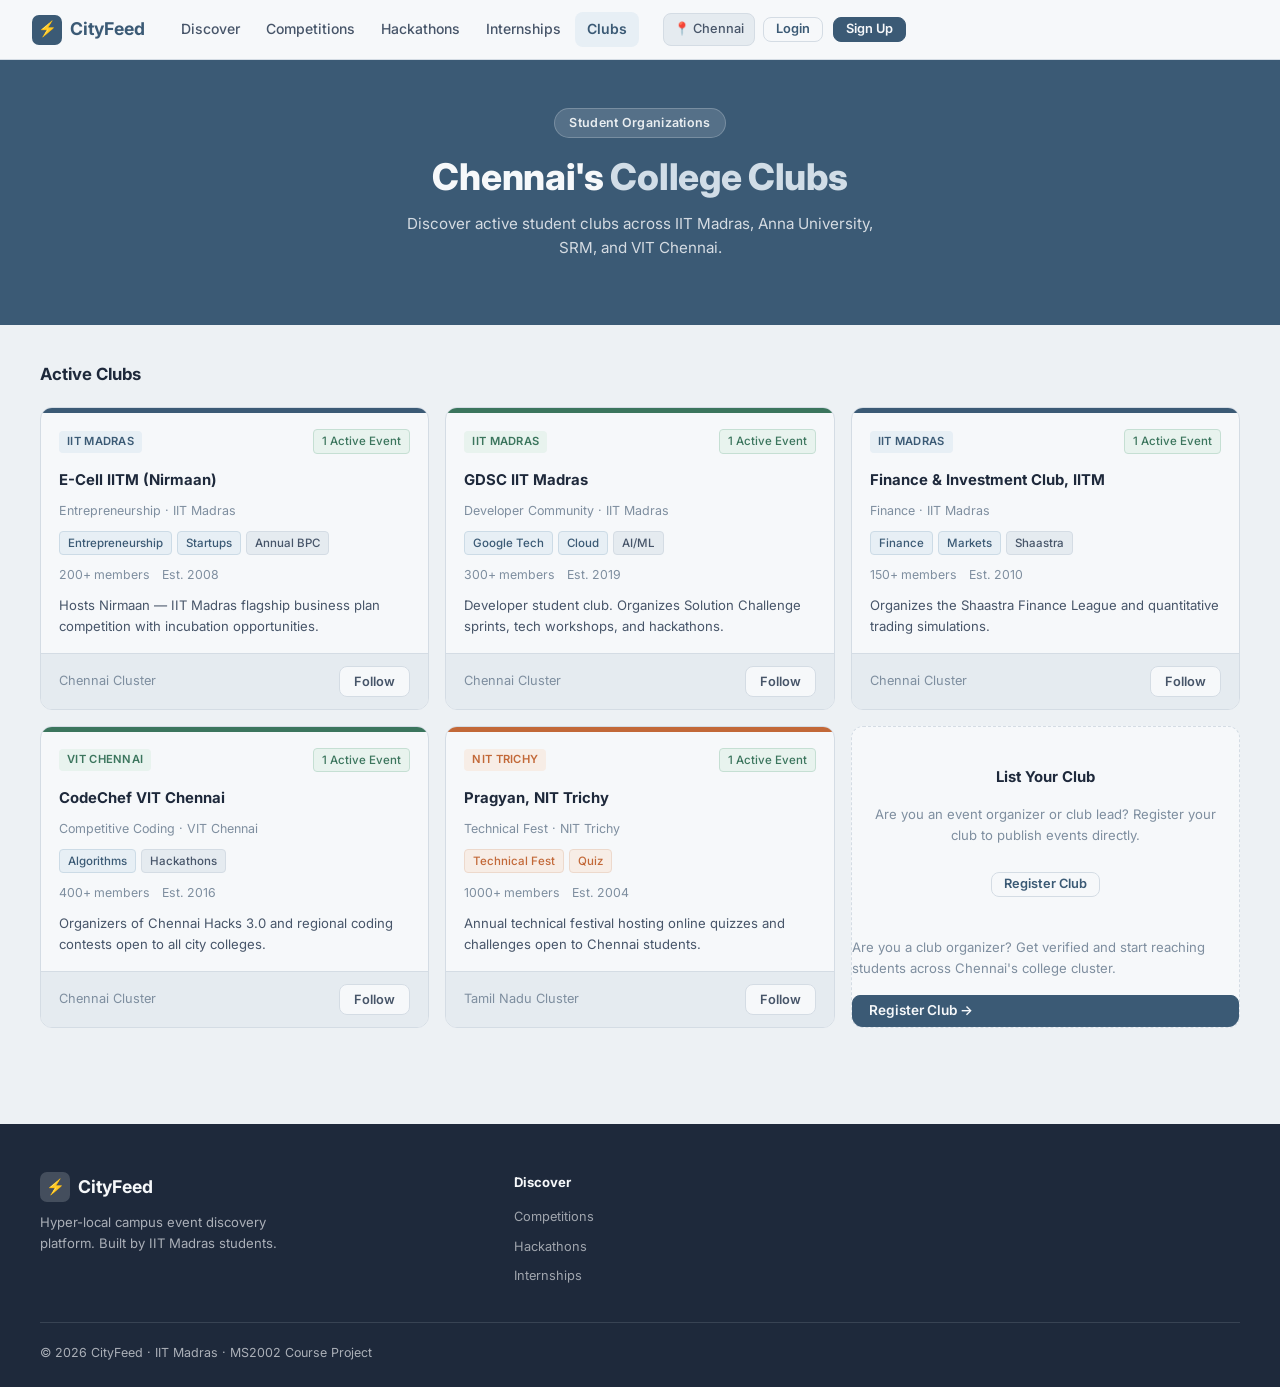
==== commit fb49a373: "Update styling: soft muted slate palette, eye-friendly off-white surfaces, removed all references to" ====
--- a/pages/clubs.html
+++ b/pages/clubs.html
@@ -32,122 +32,124 @@
   </div>
 </nav>
 
-<section class="hero" style="padding:48px 24px 36px;background:linear-gradient(135deg,#0d2a3e 0%,#1a3a6e 50%,#0d2a1a 100%)">
+<section class="hero" style="padding:48px 24px 36px">
   <div class="hero-content">
-    <div class="hero-badge">🎓 Clubs & Organizations</div>
-    <h1>Chennai's <span>Top Student Clubs</span></h1>
-    <p>Discover student clubs across IITM, Anna University, SRM and VIT Chennai. Follow clubs to get event updates.</p>
+    <div class="hero-badge">Student Organizations</div>
+    <h1>Chennai's <span>College Clubs</span></h1>
+    <p>Discover active student clubs across IIT Madras, Anna University, SRM, and VIT Chennai.</p>
   </div>
 </section>
 
 <main class="container section">
   <div class="section-header">
-    <h2 class="section-title"><span class="icon">🎓</span> Active Clubs</h2>
+    <h2 class="section-title">Active Clubs</h2>
   </div>
   <div class="cards-grid">
 
     <!-- IITM Clubs -->
     <div class="card" style="cursor:default">
-      <div class="card-banner" style="background:linear-gradient(135deg,#1a0a3e,#2d1070)">
-        <div class="card-banner-overlay"></div>
-        <span class="card-type-badge badge-competition">🏛️ IIT Madras</span>
-        <div style="position:absolute;bottom:16px;left:16px;font-size:2.5rem">💡</div>
-      </div>
+      <div class="card-banner competition"></div>
       <div class="card-body">
-        <div class="card-title">E-Cell IITM (Nirmaan)</div>
-        <div class="card-org"><span>Entrepreneurship · IIT Madras</span></div>
-        <div class="card-tags"><span class="tag tag-purple">Entrepreneurship</span><span class="tag tag-purple">Startup</span><span class="tag">Annual BPC</span></div>
-        <div class="card-meta"><span>👥 200+ members</span><span>📅 Est. 2008</span></div>
-        <p style="font-size:0.82rem;color:var(--text-secondary)">Hosts Nirmaan — IITM's flagship business plan competition with ₹75k+ prizes and incubation support.</p>
+        <div class="card-top-row">
+          <span class="type-pill competition">IIT Madras</span>
+          <span class="tag tag-green">1 Active Event</span>
+        </div>
+        <div class="card-title" style="margin-top:6px">E-Cell IITM (Nirmaan)</div>
+        <div class="card-org"><span>Entrepreneurship &middot; IIT Madras</span></div>
+        <div class="card-tags"><span class="tag tag-blue">Entrepreneurship</span><span class="tag tag-blue">Startups</span><span class="tag">Annual BPC</span></div>
+        <div class="card-meta"><span>200+ members</span><span>Est. 2008</span></div>
+        <p style="font-size:0.82rem;color:var(--text-secondary)">Hosts Nirmaan &mdash; IIT Madras flagship business plan competition with incubation opportunities.</p>
       </div>
       <div class="card-footer">
-        <span class="tag tag-green">✓ 1 Active Event</span>
-        <button class="apply-btn" onclick="showToast('Following E-Cell IITM!','success','🔔')">Follow</button>
+        <span class="text-muted text-sm">Chennai Cluster</span>
+        <button class="apply-btn save-btn" onclick="showToast('Following E-Cell IITM!','info','✓')">Follow</button>
       </div>
     </div>
 
     <div class="card" style="cursor:default">
-      <div class="card-banner" style="background:linear-gradient(135deg,#1a73e8,#0d3b5e)">
-        <div class="card-banner-overlay"></div>
-        <span class="card-type-badge badge-hackathon">🏛️ IIT Madras</span>
-        <div style="position:absolute;bottom:16px;left:16px;font-size:2.5rem">🌐</div>
-      </div>
+      <div class="card-banner hackathon"></div>
       <div class="card-body">
-        <div class="card-title">GDSC IIT Madras</div>
-        <div class="card-org"><span>Tech · IIT Madras</span></div>
-        <div class="card-tags"><span class="tag tag-purple">Google</span><span class="tag tag-purple">Developer</span><span class="tag">Cloud</span></div>
-        <div class="card-meta"><span>👥 300+ members</span><span>📅 Est. 2019</span></div>
-        <p style="font-size:0.82rem;color:var(--text-secondary)">Google Developer Student Club at IITM. Hosts Solution Challenge, workshops, and dev talks.</p>
+        <div class="card-top-row">
+          <span class="type-pill hackathon">IIT Madras</span>
+          <span class="tag tag-green">1 Active Event</span>
+        </div>
+        <div class="card-title" style="margin-top:6px">GDSC IIT Madras</div>
+        <div class="card-org"><span>Developer Community &middot; IIT Madras</span></div>
+        <div class="card-tags"><span class="tag tag-blue">Google Tech</span><span class="tag tag-blue">Cloud</span><span class="tag">AI/ML</span></div>
+        <div class="card-meta"><span>300+ members</span><span>Est. 2019</span></div>
+        <p style="font-size:0.82rem;color:var(--text-secondary)">Developer student club. Organizes Solution Challenge sprints, tech workshops, and hackathons.</p>
       </div>
       <div class="card-footer">
-        <span class="tag tag-green">✓ 1 Active Event</span>
-        <button class="apply-btn" onclick="showToast('Following GDSC IITM!','success','🔔')">Follow</button>
+        <span class="text-muted text-sm">Chennai Cluster</span>
+        <button class="apply-btn save-btn" onclick="showToast('Following GDSC IITM!','info','✓')">Follow</button>
       </div>
     </div>
 
     <div class="card" style="cursor:default">
-      <div class="card-banner" style="background:linear-gradient(135deg,#065f46,#00C9A7)">
-        <div class="card-banner-overlay"></div>
-        <span class="card-type-badge badge-hackathon">🏛️ IIT Madras</span>
-        <div style="position:absolute;bottom:16px;left:16px;font-size:2.5rem">📈</div>
-      </div>
+      <div class="card-banner competition"></div>
       <div class="card-body">
-        <div class="card-title">Finance & Investment Club, IITM</div>
-        <div class="card-org"><span>Finance · IIT Madras</span></div>
-        <div class="card-tags"><span class="tag tag-green">Finance</span><span class="tag tag-green">Stock Market</span><span class="tag">Shaastra</span></div>
-        <div class="card-meta"><span>👥 150+ members</span><span>📅 Est. 2010</span></div>
-        <p style="font-size:0.82rem;color:var(--text-secondary)">Runs the Shaastra Finance League — South India's premier student stock market simulation.</p>
+        <div class="card-top-row">
+          <span class="type-pill competition">IIT Madras</span>
+          <span class="tag tag-green">1 Active Event</span>
+        </div>
+        <div class="card-title" style="margin-top:6px">Finance &amp; Investment Club, IITM</div>
+        <div class="card-org"><span>Finance &middot; IIT Madras</span></div>
+        <div class="card-tags"><span class="tag tag-blue">Finance</span><span class="tag tag-blue">Markets</span><span class="tag">Shaastra</span></div>
+        <div class="card-meta"><span>150+ members</span><span>Est. 2010</span></div>
+        <p style="font-size:0.82rem;color:var(--text-secondary)">Organizes the Shaastra Finance League and quantitative trading simulations.</p>
       </div>
       <div class="card-footer">
-        <span class="tag tag-green">✓ 1 Active Event</span>
-        <button class="apply-btn" onclick="showToast('Following Finance Club IITM!','success','🔔')">Follow</button>
+        <span class="text-muted text-sm">Chennai Cluster</span>
+        <button class="apply-btn save-btn" onclick="showToast('Following Finance Club!','info','✓')">Follow</button>
       </div>
     </div>
 
     <!-- Other college clubs -->
     <div class="card" style="cursor:default">
-      <div class="card-banner" style="background:linear-gradient(135deg,#2d1070,#00C9A7)">
-        <div class="card-banner-overlay"></div>
-        <span class="card-type-badge" style="background:rgba(255,107,53,0.8);color:white">🏛️ VIT Chennai</span>
-        <div style="position:absolute;bottom:16px;left:16px;font-size:2.5rem">⚡</div>
-      </div>
+      <div class="card-banner hackathon"></div>
       <div class="card-body">
-        <div class="card-title">CodeChef VIT Chennai</div>
-        <div class="card-org"><span>Competitive Coding · VIT Chennai</span></div>
-        <div class="card-tags"><span class="tag tag-purple">Competitive Coding</span><span class="tag">Hackathons</span></div>
-        <div class="card-meta"><span>👥 400+ members</span><span>📅 Est. 2016</span></div>
-        <p style="font-size:0.82rem;color:var(--text-secondary)">Organises Chennai Hacks — the city's most popular student hackathon. Active 365 days a year.</p>
+        <div class="card-top-row">
+          <span class="type-pill hackathon">VIT Chennai</span>
+          <span class="tag tag-green">1 Active Event</span>
+        </div>
+        <div class="card-title" style="margin-top:6px">CodeChef VIT Chennai</div>
+        <div class="card-org"><span>Competitive Coding &middot; VIT Chennai</span></div>
+        <div class="card-tags"><span class="tag tag-blue">Algorithms</span><span class="tag">Hackathons</span></div>
+        <div class="card-meta"><span>400+ members</span><span>Est. 2016</span></div>
+        <p style="font-size:0.82rem;color:var(--text-secondary)">Organizers of Chennai Hacks 3.0 and regional coding contests open to all city colleges.</p>
       </div>
       <div class="card-footer">
-        <span class="tag tag-green">✓ 1 Active Event</span>
-        <button class="apply-btn" onclick="showToast('Following CodeChef VIT!','success','🔔')">Follow</button>
+        <span class="text-muted text-sm">Chennai Cluster</span>
+        <button class="apply-btn save-btn" onclick="showToast('Following CodeChef VIT!','info','✓')">Follow</button>
       </div>
     </div>
 
     <div class="card" style="cursor:default">
-      <div class="card-banner" style="background:linear-gradient(135deg,#7c2d12,#FF6B35)">
-        <div class="card-banner-overlay"></div>
-        <span class="card-type-badge" style="background:rgba(0,0,0,0.3);color:white">🏛️ NIT Trichy</span>
-        <div style="position:absolute;bottom:16px;left:16px;font-size:2.5rem">🧠</div>
-      </div>
+      <div class="card-banner internship"></div>
       <div class="card-body">
-        <div class="card-title">Pragyan, NIT Trichy</div>
-        <div class="card-org"><span>Technical Fest · NIT Trichy</span></div>
-        <div class="card-tags"><span class="tag tag-orange">Quiz</span><span class="tag tag-orange">Technical Fest</span></div>
-        <div class="card-meta"><span>👥 1000+ members</span><span>📅 Est. 2004</span></div>
-        <p style="font-size:0.82rem;color:var(--text-secondary)">South India's largest student-run technical festival. Online events accessible to Chennai students.</p>
+        <div class="card-top-row">
+          <span class="type-pill internship">NIT Trichy</span>
+          <span class="tag tag-green">1 Active Event</span>
+        </div>
+        <div class="card-title" style="margin-top:6px">Pragyan, NIT Trichy</div>
+        <div class="card-org"><span>Technical Fest &middot; NIT Trichy</span></div>
+        <div class="card-tags"><span class="tag tag-orange">Technical Fest</span><span class="tag tag-orange">Quiz</span></div>
+        <div class="card-meta"><span>1000+ members</span><span>Est. 2004</span></div>
+        <p style="font-size:0.82rem;color:var(--text-secondary)">Annual technical festival hosting online quizzes and challenges open to Chennai students.</p>
       </div>
       <div class="card-footer">
-        <span class="tag tag-green">✓ 1 Active Event</span>
-        <button class="apply-btn" onclick="showToast('Following Pragyan NIT Trichy!','success','🔔')">Follow</button>
+        <span class="text-muted text-sm">Tamil Nadu Cluster</span>
+        <button class="apply-btn save-btn" onclick="showToast('Following Pragyan!','info','✓')">Follow</button>
       </div>
     </div>
 
     <!-- Add Club CTA -->
-    <div class="card" style="cursor:default;border:2px dashed var(--border)">
-      <div class="card-body" style="justify-content:center;align-items:center;text-align:center;padding:40px 20px">
-        <div style="font-size:3rem;margin-bottom:16px">➕</div>
-        <div class="card-title" style="margin-bottom:8px">List Your Club</div>
+    <div class="card" style="cursor:default;border:1px dashed var(--border)">
+      <div class="card-body" style="justify-content:center;align-items:center;text-align:center;padding:36px 20px">
+        <div class="card-title" style="margin-bottom:6px">List Your Club</div>
+        <p style="font-size:0.82rem;color:var(--text-muted);margin-bottom:16px">Are you an event organizer or club lead? Register your club to publish events directly.</p>
+        <button class="btn btn-outline btn-sm" onclick="showToast('Organizer onboarding coming soon!','info','✓')">Register Club</button>
+      </div>
         <p style="font-size:0.82rem;color:var(--text-muted);margin-bottom:16px">Are you a club organizer? Get verified and start reaching students across Chennai's college cluster.</p>
         <button class="btn btn-primary" onclick="showToast('Organizer onboarding coming soon!','info','🚀')">Register Club →</button>
       </div>
--- a/assets/css/main.css
+++ b/assets/css/main.css
@@ -4,21 +4,29 @@
    ============================================================ */
 
 :root {
-  --primary:        #2563eb;
-  --primary-dark:   #1d4ed8;
-  --primary-light:  #eff6ff;
-  --secondary:      #f97316;
-  --secondary-light:#fff7ed;
-  --text-primary:   #111827;
-  --text-secondary: #374151;
-  --text-muted:     #9ca3af;
-  --bg:             #f9fafb;
-  --surface:        #ffffff;
-  --border:         #e5e7eb;
+  /* Soft, muted slate palette */
+  --primary:        #3b5a75;
+  --primary-dark:   #2d465c;
+  --primary-light:  #e7eff5;
+  --secondary:      #c26838;
+  --secondary-light:#f7ede6;
+  --accent-green:   #3b755d;
+  --accent-green-bg:#e8f3ee;
+  --text-primary:   #1e293b;
+  --text-secondary: #475569;
+  --text-muted:     #7e8e9f;
+  
+  /* Less bright, calm background and surface tones */
+  --bg:             #edf1f4;
+  --surface:        #f6f8fa;
+  --surface-subtle: #e5ebf0;
+  --border:         #d4dce4;
+  --border-focus:   #3b5a75;
+  
   --radius:         8px;
   --radius-lg:      12px;
-  --shadow-sm:      0 1px 3px rgba(0,0,0,0.08), 0 1px 2px rgba(0,0,0,0.04);
-  --shadow-md:      0 4px 6px rgba(0,0,0,0.07), 0 2px 4px rgba(0,0,0,0.04);
+  --shadow-sm:      0 1px 3px rgba(30,41,59,0.06), 0 1px 2px rgba(30,41,59,0.04);
+  --shadow-md:      0 4px 8px rgba(30,41,59,0.07), 0 2px 4px rgba(30,41,59,0.04);
   --transition:     0.18s ease;
   --font:           'Inter', -apple-system, BlinkMacSystemFont, 'Segoe UI', sans-serif;
 }
@@ -46,7 +54,7 @@
   position: sticky;
   top: 0;
   z-index: 999;
-  background: #fff;
+  background: var(--surface);
   border-bottom: 1px solid var(--border);
   padding: 0 32px;
   display: flex;
@@ -70,7 +78,7 @@
   background: var(--primary);
   border-radius: 7px;
   display: flex; align-items: center; justify-content: center;
-  color: white;
+  color: #f6f8fa;
   font-size: 0.95rem;
   font-style: normal;
 }
@@ -90,8 +98,8 @@
   text-decoration: none;
   white-space: nowrap;
 }
-.nav-links a:hover { background: var(--bg); color: var(--text-primary); }
-.nav-links a.active { color: var(--primary); font-weight: 600; }
+.nav-links a:hover { background: var(--surface-subtle); color: var(--text-primary); }
+.nav-links a.active { color: var(--primary); font-weight: 600; background: var(--primary-light); }
 
 .nav-search {
   flex: 1;
@@ -105,7 +113,7 @@
   border: 1px solid var(--border);
   border-radius: var(--radius);
   font-size: 0.85rem;
-  background: var(--bg);
+  background: var(--surface-subtle);
   outline: none;
   transition: var(--transition);
   color: var(--text-primary);
@@ -113,8 +121,8 @@
 }
 .nav-search input:focus {
   border-color: var(--primary);
-  background: white;
-  box-shadow: 0 0 0 3px rgba(37,99,235,0.1);
+  background: var(--surface);
+  box-shadow: 0 0 0 3px rgba(59,90,117,0.12);
 }
 .nav-search .search-icon {
   position: absolute;
@@ -136,7 +144,7 @@
   align-items: center;
   gap: 4px;
   padding: 5px 10px;
-  background: var(--bg);
+  background: var(--surface-subtle);
   border: 1px solid var(--border);
   color: var(--text-secondary);
   border-radius: var(--radius);
@@ -166,25 +174,25 @@
 
 .btn-primary {
   background: var(--primary);
-  color: white;
+  color: #f6f8fa;
   border-color: var(--primary);
 }
 .btn-primary:hover {
   background: var(--primary-dark);
   border-color: var(--primary-dark);
-  color: white;
+  color: #f6f8fa;
   text-decoration: none;
 }
 
 .btn-outline {
-  background: white;
+  background: var(--surface);
   color: var(--primary);
   border-color: var(--border);
 }
 .btn-outline:hover {
   border-color: var(--primary);
   background: var(--primary-light);
-  color: var(--primary);
+  color: var(--primary-dark);
   text-decoration: none;
 }
 
@@ -194,7 +202,7 @@
   border-color: var(--border);
 }
 .btn-ghost:hover {
-  background: var(--bg);
+  background: var(--surface-subtle);
   color: var(--text-primary);
   text-decoration: none;
 }
@@ -206,12 +214,12 @@
 
 .btn-secondary {
   background: var(--secondary);
-  color: white;
+  color: #f6f8fa;
   border-color: var(--secondary);
 }
 .btn-secondary:hover {
-  background: #ea6a0a;
-  color: white;
+  background: #a9562a;
+  color: #f6f8fa;
   text-decoration: none;
 }
 
@@ -219,7 +227,7 @@
   width: 34px; height: 34px;
   border-radius: 50%;
   background: var(--primary);
-  color: white;
+  color: #f6f8fa;
   display: flex; align-items: center; justify-content: center;
   font-weight: 700;
   font-size: 0.8rem;
@@ -233,7 +241,7 @@
    ============================================================ */
 .hero {
   background: var(--primary);
-  color: white;
+  color: #f6f8fa;
   padding: 56px 32px 44px;
   text-align: center;
 }
@@ -245,31 +253,32 @@
 
 .hero-badge {
   display: inline-block;
-  background: rgba(255,255,255,0.15);
-  border: 1px solid rgba(255,255,255,0.25);
+  background: rgba(246,248,250,0.14);
+  border: 1px solid rgba(246,248,250,0.22);
   padding: 4px 14px;
   border-radius: 20px;
   font-size: 0.78rem;
   font-weight: 600;
   letter-spacing: 0.3px;
   margin-bottom: 16px;
-  color: rgba(255,255,255,0.9);
+  color: rgba(246,248,250,0.92);
 }
 
 .hero h1 {
-  font-size: clamp(1.6rem, 4vw, 2.4rem);
+  font-size: clamp(1.6rem, 4vw, 2.3rem);
   font-weight: 800;
-  line-height: 1.2;
+  line-height: 1.25;
   margin-bottom: 12px;
   letter-spacing: -0.3px;
+  color: #f6f8fa;
 }
 
 .hero h1 span {
-  color: rgba(255,255,255,0.75);
+  color: #d1dde7;
 }
 
 .hero p {
-  color: rgba(255,255,255,0.8);
+  color: rgba(246,248,250,0.82);
   font-size: 0.95rem;
   margin-bottom: 28px;
   max-width: 480px;
@@ -287,10 +296,11 @@
   flex: 1;
   padding: 10px 14px;
   border-radius: var(--radius);
-  border: none;
+  border: 1px solid var(--border);
   font-size: 0.9rem;
   outline: none;
   color: var(--text-primary);
+  background: var(--surface);
   font-family: var(--font);
 }
 
@@ -305,18 +315,18 @@
   display: block;
   font-size: 1.3rem;
   font-weight: 800;
-  color: white;
+  color: #f6f8fa;
 }
 .hero-stat span {
   font-size: 0.75rem;
-  color: rgba(255,255,255,0.65);
+  color: rgba(246,248,250,0.68);
 }
 
 /* ============================================================
    FILTER BAR / TABS
    ============================================================ */
 .filter-bar {
-  background: white;
+  background: var(--surface);
   border-bottom: 1px solid var(--border);
   padding: 0 32px;
   display: flex;
@@ -403,26 +413,20 @@
 .card:hover {
   transform: translateY(-2px);
   box-shadow: var(--shadow-md);
-  border-color: #d1d5db;
-}
-
-/* Card top color strip instead of heavy gradient banner */
+  border-color: #bdc7d2;
+}
+
+/* Card top color strip */
 .card-banner {
-  height: 6px;
+  height: 5px;
   background: var(--primary);
   position: relative;
 }
 .card-banner-overlay { display: none; }
 
-/* Per-type color strips */
-.card-banner.hackathon { background: #059669; }
+.card-banner.hackathon   { background: var(--accent-green); }
 .card-banner.competition { background: var(--primary); }
-.card-banner.internship { background: var(--secondary); }
-
-.card-type-badge {
-  display: none; /* moved to card-body */
-}
-.card-deadline { display: none; }
+.card-banner.internship  { background: var(--secondary); }
 
 .card-body {
   padding: 16px 18px;
@@ -467,9 +471,9 @@
   letter-spacing: 0.3px;
   flex-shrink: 0;
 }
-.type-pill.competition { background: #eff6ff; color: #1d4ed8; }
-.type-pill.hackathon   { background: #ecfdf5; color: #065f46; }
-.type-pill.internship  { background: #fff7ed; color: #9a3412; }
+.type-pill.competition { background: var(--primary-light); color: var(--primary); }
+.type-pill.hackathon   { background: var(--accent-green-bg); color: var(--accent-green); }
+.type-pill.internship  { background: var(--secondary-light); color: var(--secondary); }
 
 .card-title {
   font-size: 0.93rem;
@@ -489,16 +493,14 @@
   border-radius: 4px;
   font-size: 0.72rem;
   font-weight: 500;
-  background: var(--bg);
+  background: var(--surface-subtle);
   color: var(--text-secondary);
   border: 1px solid var(--border);
 }
-.tag-blue   { background: #eff6ff; color: #1e40af; border-color: #bfdbfe; }
-.tag-green  { background: #ecfdf5; color: #065f46; border-color: #a7f3d0; }
-.tag-orange { background: #fff7ed; color: #9a3412; border-color: #fed7aa; }
-
-/* keep old names working */
-.tag-purple { background: #eff6ff; color: #1e40af; border-color: #bfdbfe; }
+.tag-blue   { background: var(--primary-light); color: var(--primary); border-color: #ccdbe6; }
+.tag-green  { background: var(--accent-green-bg); color: var(--accent-green); border-color: #c5dfd3; }
+.tag-orange { background: var(--secondary-light); color: var(--secondary); border-color: #edd9cc; }
+.tag-purple { background: var(--primary-light); color: var(--primary); border-color: #ccdbe6; }
 
 .card-meta {
   display: flex;
@@ -517,7 +519,7 @@
   align-items: center;
   justify-content: space-between;
   gap: 8px;
-  background: var(--bg);
+  background: var(--surface-subtle);
 }
 
 .prize-label {
@@ -536,11 +538,11 @@
   font-weight: 600;
   padding: 2px 8px;
   border-radius: 4px;
-  background: #fef3c7;
-  color: #92400e;
-  border: 1px solid #fde68a;
-}
-.deadline-badge.urgent { background: #fee2e2; color: #991b1b; border-color: #fecaca; }
+  background: #f4ecdf;
+  color: #8c5d23;
+  border: 1px solid #e7dbca;
+}
+.deadline-badge.urgent { background: #fae8e8; color: #8e3030; border-color: #eed0d0; }
 
 .card-actions { display: flex; gap: 6px; }
 
@@ -552,22 +554,22 @@
   cursor: pointer;
   border: 1px solid var(--primary);
   background: var(--primary);
-  color: white;
+  color: #f6f8fa;
   transition: var(--transition);
   font-family: var(--font);
 }
 .apply-btn:hover { background: var(--primary-dark); border-color: var(--primary-dark); }
 .apply-btn.applied {
-  background: #ecfdf5;
-  color: #065f46;
-  border-color: #a7f3d0;
+  background: var(--accent-green-bg);
+  color: var(--accent-green);
+  border-color: #bcd9cb;
 }
 .apply-btn.save-btn {
-  background: white;
+  background: var(--surface);
   color: var(--text-secondary);
   border-color: var(--border);
 }
-.apply-btn.save-btn:hover { background: var(--bg); }
+.apply-btn.save-btn:hover { background: var(--surface-subtle); }
 
 /* ============================================================
    FEATURED BANNER
@@ -576,7 +578,7 @@
   background: var(--primary);
   border-radius: var(--radius-lg);
   padding: 28px 32px;
-  color: white;
+  color: #f6f8fa;
   margin-bottom: 28px;
   display: flex;
   align-items: center;
@@ -585,8 +587,8 @@
 
 .featured-badge {
   display: inline-block;
-  background: rgba(255,255,255,0.2);
-  color: white;
+  background: rgba(246,248,250,0.18);
+  color: #f6f8fa;
   padding: 2px 10px;
   border-radius: 4px;
   font-size: 0.72rem;
@@ -596,8 +598,8 @@
   margin-bottom: 8px;
 }
 
-.featured-banner h2 { font-size: 1.15rem; font-weight: 700; margin-bottom: 6px; }
-.featured-banner p { color: rgba(255,255,255,0.8); font-size: 0.875rem; margin-bottom: 14px; max-width: 500px; }
+.featured-banner h2 { font-size: 1.15rem; font-weight: 700; margin-bottom: 6px; color: #f6f8fa; }
+.featured-banner p { color: rgba(246,248,250,0.85); font-size: 0.875rem; margin-bottom: 14px; max-width: 500px; }
 
 .featured-meta {
   display: flex;
@@ -605,8 +607,8 @@
   margin-bottom: 16px;
   flex-wrap: wrap;
 }
-.featured-meta-item { font-size: 0.8rem; color: rgba(255,255,255,0.7); }
-.featured-meta-item strong { color: white; display: block; font-size: 0.95rem; margin-bottom: 1px; }
+.featured-meta-item { font-size: 0.8rem; color: rgba(246,248,250,0.72); }
+.featured-meta-item strong { color: #f6f8fa; display: block; font-size: 0.95rem; margin-bottom: 1px; }
 
 /* ============================================================
    INTERNSHIP LIST
@@ -626,13 +628,13 @@
 }
 .internship-card:hover {
   box-shadow: var(--shadow-sm);
-  border-color: #d1d5db;
+  border-color: #bdc7d2;
 }
 
 .internship-logo {
   width: 44px; height: 44px;
   border-radius: var(--radius);
-  background: var(--bg);
+  background: var(--surface-subtle);
   border: 1px solid var(--border);
   display: flex; align-items: center; justify-content: center;
   font-size: 1.3rem;
@@ -707,7 +709,7 @@
 /* Profile widget in sidebar */
 .profile-widget {
   background: var(--primary);
-  color: white;
+  color: #f6f8fa;
   text-align: center;
   padding: 24px 18px;
   border-color: var(--primary);
@@ -716,27 +718,27 @@
   width: 52px; height: 52px;
   font-size: 1.1rem;
   margin: 0 auto 10px;
-  background: rgba(255,255,255,0.2);
-}
-.profile-widget h3 { font-size: 0.95rem; font-weight: 700; margin-bottom: 2px; }
-.profile-widget p { font-size: 0.78rem; opacity: 0.75; margin-bottom: 14px; }
+  background: rgba(246,248,250,0.18);
+}
+.profile-widget h3 { font-size: 0.95rem; font-weight: 700; margin-bottom: 2px; color: #f6f8fa; }
+.profile-widget p { font-size: 0.78rem; opacity: 0.75; margin-bottom: 14px; color: #f6f8fa; }
 .profile-widget .stats-row { display: flex; justify-content: center; gap: 20px; margin-bottom: 14px; }
 .profile-widget .stat { text-align: center; }
-.profile-widget .stat strong { display: block; font-size: 1.1rem; font-weight: 800; }
-.profile-widget .stat small { font-size: 0.7rem; opacity: 0.65; }
+.profile-widget .stat strong { display: block; font-size: 1.1rem; font-weight: 800; color: #f6f8fa; }
+.profile-widget .stat small { font-size: 0.7rem; opacity: 0.65; color: #f6f8fa; }
 .profile-widget .btn {
-  background: rgba(255,255,255,0.15);
-  color: white;
-  border-color: rgba(255,255,255,0.3);
+  background: rgba(246,248,250,0.15);
+  color: #f6f8fa;
+  border-color: rgba(246,248,250,0.28);
   width: 100%;
   justify-content: center;
   font-size: 0.8rem;
 }
-.profile-widget .btn:hover { background: rgba(255,255,255,0.25); color: white; text-decoration: none; }
+.profile-widget .btn:hover { background: rgba(246,248,250,0.25); color: #f6f8fa; text-decoration: none; }
 
 .skill-bar { margin-bottom: 10px; }
 .skill-bar-label { display: flex; justify-content: space-between; font-size: 0.78rem; color: var(--text-secondary); margin-bottom: 5px; }
-.skill-bar-track { height: 5px; background: var(--border); border-radius: 3px; overflow: hidden; }
+.skill-bar-track { height: 5px; background: var(--surface-subtle); border-radius: 3px; overflow: hidden; }
 .skill-bar-fill { height: 100%; background: var(--primary); border-radius: 3px; }
 
 .deadline-list { display: flex; flex-direction: column; gap: 10px; }
@@ -746,7 +748,7 @@
   gap: 10px;
   padding: 8px 10px;
   border-radius: var(--radius);
-  background: var(--bg);
+  background: var(--surface-subtle);
   font-size: 0.8rem;
 }
 .deadline-dot {
@@ -765,7 +767,7 @@
 .modal-overlay {
   position: fixed;
   inset: 0;
-  background: rgba(0,0,0,0.4);
+  background: rgba(30,41,59,0.45);
   z-index: 10000;
   display: flex;
   align-items: center;
@@ -778,7 +780,7 @@
 .modal-overlay.open { opacity: 1; pointer-events: all; }
 
 .modal {
-  background: white;
+  background: var(--surface);
   border-radius: var(--radius-lg);
   max-width: 480px;
   width: 100%;
@@ -786,7 +788,8 @@
   overflow-y: auto;
   transform: translateY(12px);
   transition: transform 0.2s;
-  box-shadow: 0 20px 60px rgba(0,0,0,0.15);
+  box-shadow: 0 16px 40px rgba(30,41,59,0.18);
+  border: 1px solid var(--border);
 }
 .modal-overlay.open .modal { transform: translateY(0); }
 
@@ -801,7 +804,7 @@
   width: 28px; height: 28px;
   border-radius: var(--radius);
   border: 1px solid var(--border);
-  background: white;
+  background: var(--surface-subtle);
   cursor: pointer;
   display: flex; align-items: center; justify-content: center;
   font-size: 0.9rem;
@@ -809,7 +812,7 @@
   flex-shrink: 0;
   line-height: 1;
 }
-.modal-close:hover { background: var(--bg); }
+.modal-close:hover { background: var(--border); }
 
 .modal-body { padding: 18px 24px 24px; }
 
@@ -851,12 +854,12 @@
   outline: none;
   transition: var(--transition);
   color: var(--text-primary);
-  background: white;
+  background: var(--surface);
   font-family: var(--font);
 }
 .form-input:focus {
   border-color: var(--primary);
-  box-shadow: 0 0 0 3px rgba(37,99,235,0.1);
+  box-shadow: 0 0 0 3px rgba(59,90,117,0.12);
 }
 select.form-input { cursor: pointer; }
 textarea.form-input { resize: vertical; }
@@ -864,13 +867,13 @@
 .form-row { display: grid; grid-template-columns: 1fr 1fr; gap: 10px; }
 
 .demo-hint {
-  background: #eff6ff;
-  border: 1px solid #bfdbfe;
+  background: var(--primary-light);
+  border: 1px solid #c9d8e4;
   border-radius: var(--radius);
   padding: 10px 14px;
   margin-bottom: 16px;
   font-size: 0.8rem;
-  color: #1e40af;
+  color: var(--primary-dark);
 }
 .demo-hint strong { display: block; margin-bottom: 2px; }
 
@@ -878,11 +881,11 @@
 .apply-modal-banner {
   background: var(--primary);
   padding: 24px;
-  color: white;
+  color: #f6f8fa;
   border-radius: var(--radius-lg) var(--radius-lg) 0 0;
 }
-.apply-modal-banner h2 { font-size: 1rem; font-weight: 700; margin-bottom: 4px; }
-.apply-modal-banner p { font-size: 0.82rem; opacity: 0.8; }
+.apply-modal-banner h2 { font-size: 1rem; font-weight: 700; margin-bottom: 4px; color: #f6f8fa; }
+.apply-modal-banner p { font-size: 0.82rem; opacity: 0.8; color: #f6f8fa; }
 
 .upload-area {
   border: 1.5px dashed var(--border);
@@ -893,6 +896,7 @@
   transition: var(--transition);
   color: var(--text-muted);
   font-size: 0.82rem;
+  background: var(--surface-subtle);
 }
 .upload-area:hover { border-color: var(--primary); background: var(--primary-light); color: var(--primary); }
 .upload-icon { font-size: 1.5rem; margin-bottom: 6px; }
@@ -910,8 +914,8 @@
   gap: 8px;
 }
 .toast {
-  background: #111827;
-  color: white;
+  background: #1e293b;
+  color: #f6f8fa;
   padding: 12px 16px;
   border-radius: var(--radius);
   font-size: 0.85rem;
@@ -926,16 +930,16 @@
   max-width: 340px;
 }
 .toast.show { transform: translateX(0); }
-.toast.success { background: #065f46; }
-.toast.error   { background: #991b1b; }
-.toast.info    { background: #1e40af; }
+.toast.success { background: #2f614a; }
+.toast.error   { background: #892c2c; }
+.toast.info    { background: var(--primary-dark); }
 
 /* ============================================================
    FOOTER
    ============================================================ */
 footer {
-  background: #111827;
-  color: rgba(255,255,255,0.6);
+  background: #1e293b;
+  color: rgba(246,248,250,0.65);
   padding: 48px 32px 24px;
   margin-top: 60px;
 }
@@ -949,20 +953,20 @@
 }
 @media (max-width: 768px) { .footer-grid { grid-template-columns: 1fr 1fr; } }
 
-.footer-brand .nav-logo { color: white; margin-bottom: 10px; }
-.footer-brand .nav-logo .logo-icon { background: rgba(255,255,255,0.15); }
+.footer-brand .nav-logo { color: #f6f8fa; margin-bottom: 10px; }
+.footer-brand .nav-logo .logo-icon { background: rgba(246,248,250,0.18); }
 .footer-brand p { font-size: 0.82rem; line-height: 1.6; max-width: 240px; }
 
-.footer-col h4 { color: white; font-size: 0.82rem; font-weight: 700; margin-bottom: 12px; }
+.footer-col h4 { color: #f6f8fa; font-size: 0.82rem; font-weight: 700; margin-bottom: 12px; }
 .footer-col ul { list-style: none; display: flex; flex-direction: column; gap: 7px; }
-.footer-col ul li a { color: rgba(255,255,255,0.55); font-size: 0.8rem; transition: var(--transition); }
-.footer-col ul li a:hover { color: white; text-decoration: none; }
+.footer-col ul li a { color: rgba(246,248,250,0.6); font-size: 0.8rem; transition: var(--transition); }
+.footer-col ul li a:hover { color: #f6f8fa; text-decoration: none; }
 
 .footer-bottom {
   max-width: 1200px;
   margin: 0 auto;
   padding-top: 20px;
-  border-top: 1px solid rgba(255,255,255,0.1);
+  border-top: 1px solid rgba(246,248,250,0.12);
   display: flex;
   align-items: center;
   justify-content: space-between;
@@ -976,16 +980,16 @@
    ============================================================ */
 .profile-page-header {
   background: var(--primary);
-  color: white;
+  color: #f6f8fa;
   padding: 40px 32px;
 }
 .profile-info { display: flex; align-items: center; gap: 20px; flex-wrap: wrap; }
-.profile-info .avatar { width: 68px; height: 68px; font-size: 1.5rem; flex-shrink: 0; background: rgba(255,255,255,0.2); }
-.profile-info h1 { font-size: 1.3rem; font-weight: 800; margin-bottom: 4px; }
-.profile-info p { opacity: 0.8; font-size: 0.85rem; margin-bottom: 10px; }
+.profile-info .avatar { width: 68px; height: 68px; font-size: 1.5rem; flex-shrink: 0; background: rgba(246,248,250,0.2); }
+.profile-info h1 { font-size: 1.3rem; font-weight: 800; margin-bottom: 4px; color: #f6f8fa; }
+.profile-info p { opacity: 0.82; font-size: 0.85rem; margin-bottom: 10px; color: #f6f8fa; }
 
 .profile-tabs {
-  background: white;
+  background: var(--surface);
   border-bottom: 1px solid var(--border);
   display: flex;
   overflow-x: auto;
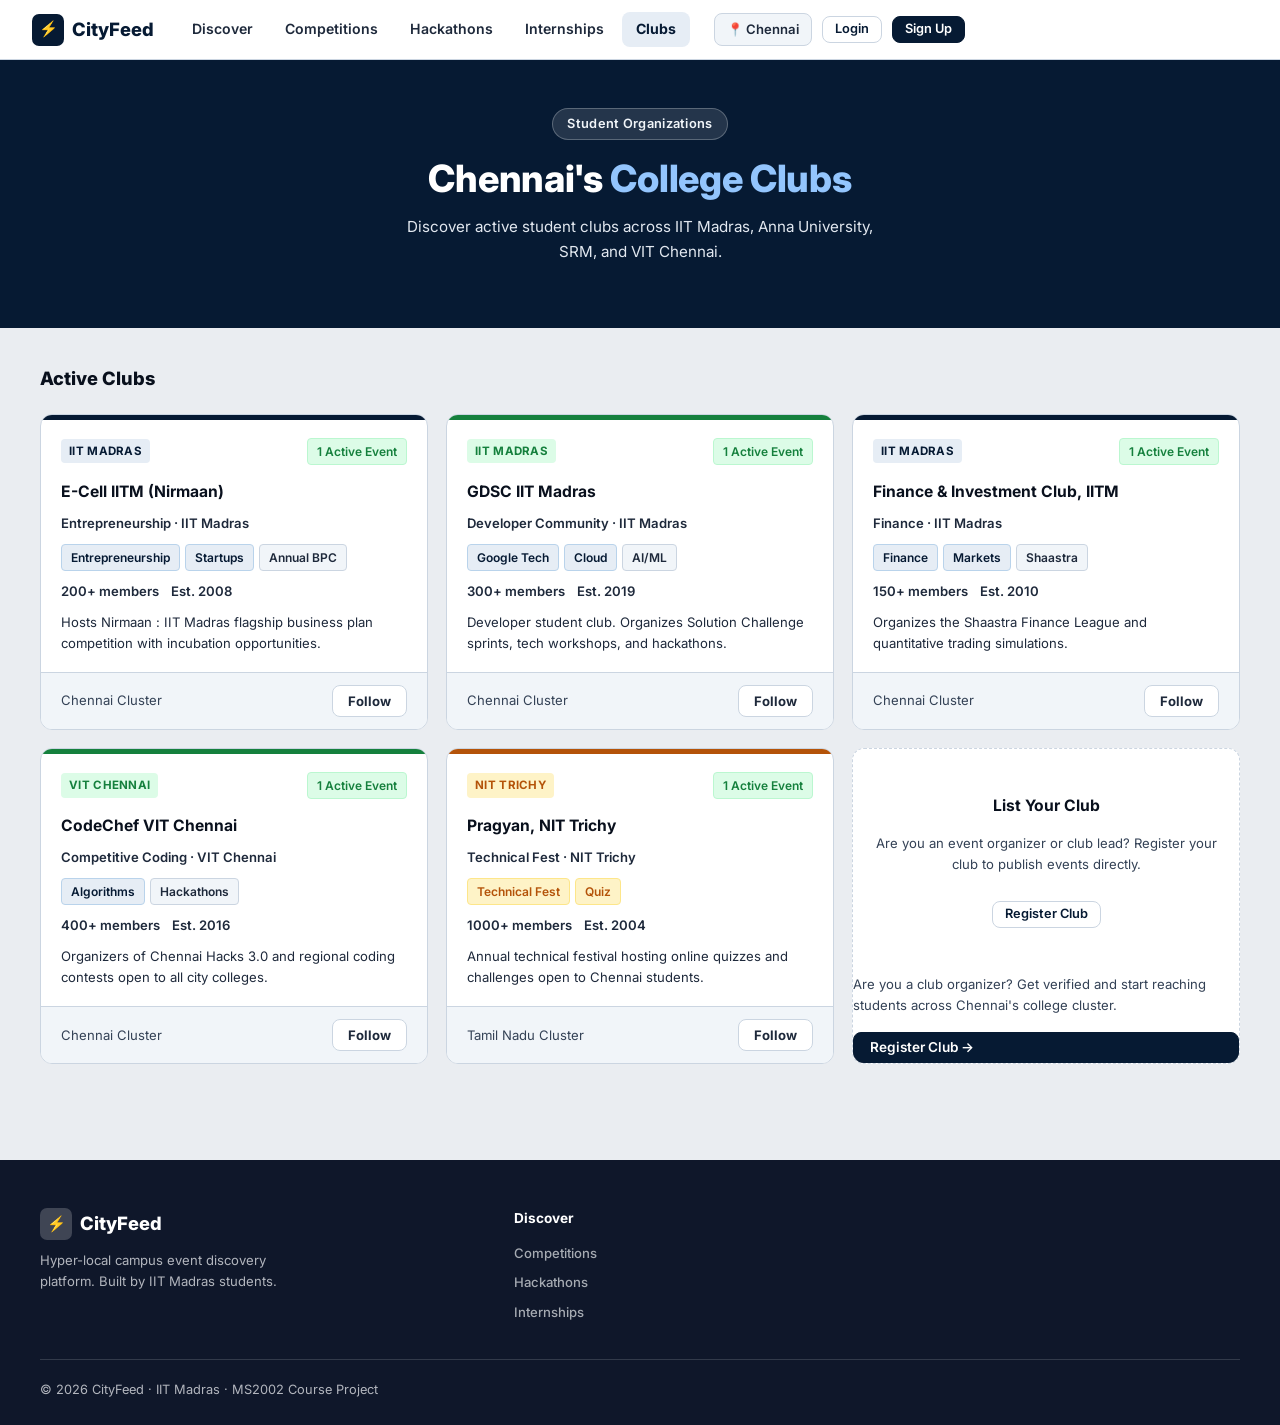
==== commit 4dd26b3e: "Deep dark navy palette, crisp high-contrast typography, complete academic apply workflow, zero em-da" ====
--- a/pages/clubs.html
+++ b/pages/clubs.html
@@ -3,7 +3,7 @@
 <head>
   <meta charset="UTF-8" />
   <meta name="viewport" content="width=device-width, initial-scale=1.0" />
-  <title>Clubs — CityFeed | IIT Madras</title>
+  <title>Clubs - CityFeed | IIT Madras</title>
   <link rel="preconnect" href="https://fonts.googleapis.com" />
   <link href="https://fonts.googleapis.com/css2?family=Inter:wght@400;500;600;700;800;900&display=swap" rel="stylesheet" />
   <link rel="stylesheet" href="../assets/css/main.css" />
@@ -58,7 +58,7 @@
         <div class="card-org"><span>Entrepreneurship &middot; IIT Madras</span></div>
         <div class="card-tags"><span class="tag tag-blue">Entrepreneurship</span><span class="tag tag-blue">Startups</span><span class="tag">Annual BPC</span></div>
         <div class="card-meta"><span>200+ members</span><span>Est. 2008</span></div>
-        <p style="font-size:0.82rem;color:var(--text-secondary)">Hosts Nirmaan &mdash; IIT Madras flagship business plan competition with incubation opportunities.</p>
+        <p style="font-size:0.82rem;color:var(--text-secondary)">Hosts Nirmaan : IIT Madras flagship business plan competition with incubation opportunities.</p>
       </div>
       <div class="card-footer">
         <span class="text-muted text-sm">Chennai Cluster</span>
--- a/assets/css/main.css
+++ b/assets/css/main.css
@@ -1,34 +1,37 @@
 /* ============================================================
-   CityFeed — Stylesheet
+   CityFeed: Stylesheet
    IIT Madras | MS2002 Course Project
    ============================================================ */
 
 :root {
-  /* Soft, muted slate palette */
-  --primary:        #3b5a75;
-  --primary-dark:   #2d465c;
-  --primary-light:  #e7eff5;
-  --secondary:      #c26838;
-  --secondary-light:#f7ede6;
-  --accent-green:   #3b755d;
-  --accent-green-bg:#e8f3ee;
-  --text-primary:   #1e293b;
-  --text-secondary: #475569;
-  --text-muted:     #7e8e9f;
+  /* Much Darker Deep Navy Palette */
+  --primary:        #061a33;
+  --primary-dark:   #030d1a;
+  --primary-light:  #e6edf5;
+  --primary-hover:  #082245;
+  --secondary:      #b45309;
+  --secondary-light:#fef3c7;
+  --accent-green:   #15803d;
+  --accent-green-bg:#dcfce7;
+  
+  /* Crisp, Dark, High-Contrast Text - NEVER faint or washed out */
+  --text-primary:   #09101d;
+  --text-secondary: #1e293b;
+  --text-muted:     #334155;
   
   /* Less bright, calm background and surface tones */
-  --bg:             #edf1f4;
-  --surface:        #f6f8fa;
-  --surface-subtle: #e5ebf0;
-  --border:         #d4dce4;
-  --border-focus:   #3b5a75;
+  --bg:             #eaedf1;
+  --surface:        #ffffff;
+  --surface-subtle: #f1f5f9;
+  --border:         #cbd5e1;
+  --border-focus:   #061a33;
   
   --radius:         8px;
   --radius-lg:      12px;
-  --shadow-sm:      0 1px 3px rgba(30,41,59,0.06), 0 1px 2px rgba(30,41,59,0.04);
-  --shadow-md:      0 4px 8px rgba(30,41,59,0.07), 0 2px 4px rgba(30,41,59,0.04);
+  --shadow-sm:      0 1px 3px rgba(6,26,51,0.08), 0 1px 2px rgba(6,26,51,0.04);
+  --shadow-md:      0 4px 12px rgba(6,26,51,0.10), 0 2px 4px rgba(6,26,51,0.06);
   --transition:     0.18s ease;
-  --font:           'Inter', -apple-system, BlinkMacSystemFont, 'Segoe UI', sans-serif;
+  --font:           'Inter', -apple-system, BlinkMacSystemFont, 'Segoe UI', Roboto, sans-serif;
 }
 
 * { box-sizing: border-box; margin: 0; padding: 0; }
@@ -43,7 +46,7 @@
   line-height: 1.6;
 }
 
-a { color: var(--primary); text-decoration: none; }
+a { color: var(--primary); text-decoration: none; font-weight: 500; }
 a:hover { text-decoration: underline; }
 img { max-width: 100%; display: block; }
 
@@ -67,18 +70,18 @@
   display: flex;
   align-items: center;
   gap: 8px;
-  font-weight: 700;
-  font-size: 1.1rem;
+  font-weight: 800;
+  font-size: 1.15rem;
   color: var(--primary);
   text-decoration: none;
   flex-shrink: 0;
 }
 .nav-logo .logo-icon {
-  width: 30px; height: 30px;
+  width: 32px; height: 32px;
   background: var(--primary);
   border-radius: 7px;
   display: flex; align-items: center; justify-content: center;
-  color: #f6f8fa;
+  color: #ffffff;
   font-size: 0.95rem;
   font-style: normal;
 }
@@ -86,20 +89,20 @@
 .nav-links {
   display: flex;
   align-items: center;
-  gap: 2px;
+  gap: 4px;
 }
 .nav-links a {
-  padding: 6px 12px;
+  padding: 6px 14px;
   border-radius: var(--radius);
   color: var(--text-secondary);
-  font-weight: 500;
-  font-size: 0.875rem;
+  font-weight: 600;
+  font-size: 0.88rem;
   transition: var(--transition);
   text-decoration: none;
   white-space: nowrap;
 }
-.nav-links a:hover { background: var(--surface-subtle); color: var(--text-primary); }
-.nav-links a.active { color: var(--primary); font-weight: 600; background: var(--primary-light); }
+.nav-links a:hover { background: var(--surface-subtle); color: var(--primary); }
+.nav-links a.active { color: var(--primary); font-weight: 700; background: var(--primary-light); }
 
 .nav-search {
   flex: 1;
@@ -109,7 +112,7 @@
 }
 .nav-search input {
   width: 100%;
-  padding: 7px 12px 7px 34px;
+  padding: 8px 12px 8px 34px;
   border: 1px solid var(--border);
   border-radius: var(--radius);
   font-size: 0.85rem;
@@ -118,11 +121,12 @@
   transition: var(--transition);
   color: var(--text-primary);
   font-family: var(--font);
+  font-weight: 500;
 }
 .nav-search input:focus {
   border-color: var(--primary);
   background: var(--surface);
-  box-shadow: 0 0 0 3px rgba(59,90,117,0.12);
+  box-shadow: 0 0 0 3px rgba(15,43,72,0.15);
 }
 .nav-search .search-icon {
   position: absolute;
@@ -136,20 +140,20 @@
 .nav-actions {
   display: flex;
   align-items: center;
-  gap: 8px;
+  gap: 10px;
 }
 
 .nav-city-badge {
   display: flex;
   align-items: center;
   gap: 4px;
-  padding: 5px 10px;
+  padding: 5px 12px;
   background: var(--surface-subtle);
   border: 1px solid var(--border);
   color: var(--text-secondary);
   border-radius: var(--radius);
-  font-size: 0.8rem;
-  font-weight: 500;
+  font-size: 0.82rem;
+  font-weight: 600;
 }
 
 /* ============================================================
@@ -174,13 +178,13 @@
 
 .btn-primary {
   background: var(--primary);
-  color: #f6f8fa;
+  color: #ffffff;
   border-color: var(--primary);
 }
 .btn-primary:hover {
   background: var(--primary-dark);
   border-color: var(--primary-dark);
-  color: #f6f8fa;
+  color: #ffffff;
   text-decoration: none;
 }
 
@@ -188,6 +192,7 @@
   background: var(--surface);
   color: var(--primary);
   border-color: var(--border);
+  font-weight: 600;
 }
 .btn-outline:hover {
   border-color: var(--primary);
@@ -200,6 +205,7 @@
   background: transparent;
   color: var(--text-secondary);
   border-color: var(--border);
+  font-weight: 600;
 }
 .btn-ghost:hover {
   background: var(--surface-subtle);
@@ -208,18 +214,18 @@
 }
 
 .btn-sm {
-  padding: 5px 12px;
+  padding: 6px 12px;
   font-size: 0.8rem;
 }
 
 .btn-secondary {
   background: var(--secondary);
-  color: #f6f8fa;
+  color: #ffffff;
   border-color: var(--secondary);
 }
 .btn-secondary:hover {
-  background: #a9562a;
-  color: #f6f8fa;
+  background: #92400e;
+  color: #ffffff;
   text-decoration: none;
 }
 
@@ -227,7 +233,7 @@
   width: 34px; height: 34px;
   border-radius: 50%;
   background: var(--primary);
-  color: #f6f8fa;
+  color: #ffffff;
   display: flex; align-items: center; justify-content: center;
   font-weight: 700;
   font-size: 0.8rem;
@@ -241,47 +247,47 @@
    ============================================================ */
 .hero {
   background: var(--primary);
-  color: #f6f8fa;
+  color: #ffffff;
   padding: 56px 32px 44px;
   text-align: center;
 }
 
 .hero-content {
-  max-width: 600px;
+  max-width: 620px;
   margin: 0 auto;
 }
 
 .hero-badge {
   display: inline-block;
-  background: rgba(246,248,250,0.14);
-  border: 1px solid rgba(246,248,250,0.22);
-  padding: 4px 14px;
+  background: rgba(255,255,255,0.12);
+  border: 1px solid rgba(255,255,255,0.25);
+  padding: 5px 14px;
   border-radius: 20px;
-  font-size: 0.78rem;
+  font-size: 0.8rem;
   font-weight: 600;
   letter-spacing: 0.3px;
   margin-bottom: 16px;
-  color: rgba(246,248,250,0.92);
+  color: #f1f5f9;
 }
 
 .hero h1 {
-  font-size: clamp(1.6rem, 4vw, 2.3rem);
+  font-size: clamp(1.65rem, 4vw, 2.35rem);
   font-weight: 800;
   line-height: 1.25;
   margin-bottom: 12px;
   letter-spacing: -0.3px;
-  color: #f6f8fa;
+  color: #ffffff;
 }
 
 .hero h1 span {
-  color: #d1dde7;
+  color: #93c5fd;
 }
 
 .hero p {
-  color: rgba(246,248,250,0.82);
+  color: #e2e8f0;
   font-size: 0.95rem;
   margin-bottom: 28px;
-  max-width: 480px;
+  max-width: 500px;
   margin-left: auto;
   margin-right: auto;
 }
@@ -302,6 +308,7 @@
   color: var(--text-primary);
   background: var(--surface);
   font-family: var(--font);
+  font-weight: 500;
 }
 
 .hero-stats {
@@ -313,13 +320,14 @@
 .hero-stat { text-align: center; }
 .hero-stat strong {
   display: block;
-  font-size: 1.3rem;
+  font-size: 1.35rem;
   font-weight: 800;
-  color: #f6f8fa;
+  color: #ffffff;
 }
 .hero-stat span {
-  font-size: 0.75rem;
-  color: rgba(246,248,250,0.68);
+  font-size: 0.78rem;
+  color: #cbd5e1;
+  font-weight: 500;
 }
 
 /* ============================================================
@@ -331,7 +339,7 @@
   padding: 0 32px;
   display: flex;
   align-items: center;
-  gap: 0;
+  gap: 4px;
   overflow-x: auto;
   scrollbar-width: none;
 }
@@ -341,12 +349,12 @@
   display: inline-flex;
   align-items: center;
   gap: 5px;
-  padding: 12px 16px;
-  font-size: 0.85rem;
-  font-weight: 500;
+  padding: 12px 18px;
+  font-size: 0.88rem;
+  font-weight: 600;
   color: var(--text-muted);
   cursor: pointer;
-  border-bottom: 2px solid transparent;
+  border-bottom: 2.5px solid transparent;
   white-space: nowrap;
   transition: var(--transition);
   background: none;
@@ -355,11 +363,11 @@
   border-top: none;
   font-family: var(--font);
 }
-.filter-chip:hover { color: var(--text-secondary); }
+.filter-chip:hover { color: var(--text-primary); }
 .filter-chip.active {
   color: var(--primary);
   border-bottom-color: var(--primary);
-  font-weight: 600;
+  font-weight: 700;
 }
 
 /* ============================================================
@@ -383,8 +391,8 @@
 }
 
 .section-title {
-  font-size: 1.05rem;
-  font-weight: 700;
+  font-size: 1.15rem;
+  font-weight: 800;
   color: var(--text-primary);
   display: flex;
   align-items: center;
@@ -397,7 +405,7 @@
 .cards-grid {
   display: grid;
   grid-template-columns: repeat(auto-fill, minmax(300px, 1fr));
-  gap: 16px;
+  gap: 18px;
 }
 
 .card {
@@ -413,7 +421,7 @@
 .card:hover {
   transform: translateY(-2px);
   box-shadow: var(--shadow-md);
-  border-color: #bdc7d2;
+  border-color: #94a3b8;
 }
 
 /* Card top color strip */
@@ -422,14 +430,12 @@
   background: var(--primary);
   position: relative;
 }
-.card-banner-overlay { display: none; }
-
 .card-banner.hackathon   { background: var(--accent-green); }
 .card-banner.competition { background: var(--primary); }
 .card-banner.internship  { background: var(--secondary); }
 
 .card-body {
-  padding: 16px 18px;
+  padding: 18px 20px;
   flex: 1;
   display: flex;
   flex-direction: column;
@@ -447,25 +453,26 @@
   display: flex;
   align-items: center;
   gap: 6px;
-  font-size: 0.78rem;
-  color: var(--text-muted);
+  font-size: 0.82rem;
+  color: var(--text-secondary);
+  font-weight: 600;
 }
 
 .org-logo {
-  width: 22px; height: 22px;
+  width: 24px; height: 24px;
   border-radius: 5px;
   background: var(--primary-light);
   display: flex; align-items: center; justify-content: center;
-  font-size: 0.7rem;
+  font-size: 0.75rem;
   font-weight: 700;
   color: var(--primary);
   flex-shrink: 0;
 }
 
 .type-pill {
-  font-size: 0.7rem;
-  font-weight: 600;
-  padding: 2px 8px;
+  font-size: 0.72rem;
+  font-weight: 700;
+  padding: 3px 8px;
   border-radius: 4px;
   text-transform: uppercase;
   letter-spacing: 0.3px;
@@ -476,7 +483,7 @@
 .type-pill.internship  { background: var(--secondary-light); color: var(--secondary); }
 
 .card-title {
-  font-size: 0.93rem;
+  font-size: 0.98rem;
   font-weight: 700;
   color: var(--text-primary);
   line-height: 1.4;
@@ -489,31 +496,31 @@
 }
 
 .tag {
-  padding: 2px 8px;
+  padding: 3px 9px;
   border-radius: 4px;
-  font-size: 0.72rem;
-  font-weight: 500;
+  font-size: 0.75rem;
+  font-weight: 600;
   background: var(--surface-subtle);
   color: var(--text-secondary);
   border: 1px solid var(--border);
 }
-.tag-blue   { background: var(--primary-light); color: var(--primary); border-color: #ccdbe6; }
-.tag-green  { background: var(--accent-green-bg); color: var(--accent-green); border-color: #c5dfd3; }
-.tag-orange { background: var(--secondary-light); color: var(--secondary); border-color: #edd9cc; }
-.tag-purple { background: var(--primary-light); color: var(--primary); border-color: #ccdbe6; }
+.tag-blue   { background: var(--primary-light); color: var(--primary); border-color: #b9d3eb; }
+.tag-green  { background: var(--accent-green-bg); color: var(--accent-green); border-color: #bbf7d0; }
+.tag-orange { background: var(--secondary-light); color: var(--secondary); border-color: #fde68a; }
 
 .card-meta {
   display: flex;
   align-items: center;
   gap: 12px;
-  font-size: 0.77rem;
-  color: var(--text-muted);
+  font-size: 0.82rem;
+  color: var(--text-secondary);
+  font-weight: 600;
   flex-wrap: wrap;
 }
 .card-meta span { display: flex; align-items: center; gap: 3px; }
 
 .card-footer {
-  padding: 12px 18px;
+  padding: 12px 20px;
   border-top: 1px solid var(--border);
   display: flex;
   align-items: center;
@@ -525,36 +532,39 @@
 .prize-label {
   font-size: 0.72rem;
   color: var(--text-muted);
-  margin-bottom: 1px;
+  font-weight: 700;
+  text-transform: uppercase;
+  letter-spacing: 0.4px;
+  margin-bottom: 2px;
 }
 .prize-value {
-  font-size: 0.95rem;
-  font-weight: 700;
-  color: var(--text-primary);
+  font-size: 1.05rem;
+  font-weight: 800;
+  color: var(--primary);
 }
 
 .deadline-badge {
-  font-size: 0.72rem;
-  font-weight: 600;
-  padding: 2px 8px;
+  font-size: 0.75rem;
+  font-weight: 700;
+  padding: 3px 8px;
   border-radius: 4px;
-  background: #f4ecdf;
-  color: #8c5d23;
-  border: 1px solid #e7dbca;
-}
-.deadline-badge.urgent { background: #fae8e8; color: #8e3030; border-color: #eed0d0; }
+  background: #fef3c7;
+  color: #92400e;
+  border: 1px solid #fde68a;
+}
+.deadline-badge.urgent { background: #fee2e2; color: #991b1b; border-color: #fecaca; }
 
 .card-actions { display: flex; gap: 6px; }
 
 .apply-btn {
-  padding: 7px 14px;
-  border-radius: var(--radius);
-  font-size: 0.8rem;
-  font-weight: 600;
+  padding: 7px 15px;
+  border-radius: var(--radius);
+  font-size: 0.82rem;
+  font-weight: 700;
   cursor: pointer;
   border: 1px solid var(--primary);
   background: var(--primary);
-  color: #f6f8fa;
+  color: #ffffff;
   transition: var(--transition);
   font-family: var(--font);
 }
@@ -562,7 +572,7 @@
 .apply-btn.applied {
   background: var(--accent-green-bg);
   color: var(--accent-green);
-  border-color: #bcd9cb;
+  border-color: #86efac;
 }
 .apply-btn.save-btn {
   background: var(--surface);
@@ -578,7 +588,7 @@
   background: var(--primary);
   border-radius: var(--radius-lg);
   padding: 28px 32px;
-  color: #f6f8fa;
+  color: #ffffff;
   margin-bottom: 28px;
   display: flex;
   align-items: center;
@@ -587,19 +597,19 @@
 
 .featured-badge {
   display: inline-block;
-  background: rgba(246,248,250,0.18);
-  color: #f6f8fa;
-  padding: 2px 10px;
+  background: rgba(255,255,255,0.18);
+  color: #ffffff;
+  padding: 3px 10px;
   border-radius: 4px;
-  font-size: 0.72rem;
-  font-weight: 700;
+  font-size: 0.75rem;
+  font-weight: 800;
   letter-spacing: 0.5px;
   text-transform: uppercase;
   margin-bottom: 8px;
 }
 
-.featured-banner h2 { font-size: 1.15rem; font-weight: 700; margin-bottom: 6px; color: #f6f8fa; }
-.featured-banner p { color: rgba(246,248,250,0.85); font-size: 0.875rem; margin-bottom: 14px; max-width: 500px; }
+.featured-banner h2 { font-size: 1.25rem; font-weight: 800; margin-bottom: 6px; color: #ffffff; }
+.featured-banner p { color: #e2e8f0; font-size: 0.92rem; margin-bottom: 14px; max-width: 520px; line-height: 1.55; }
 
 .featured-meta {
   display: flex;
@@ -607,44 +617,44 @@
   margin-bottom: 16px;
   flex-wrap: wrap;
 }
-.featured-meta-item { font-size: 0.8rem; color: rgba(246,248,250,0.72); }
-.featured-meta-item strong { color: #f6f8fa; display: block; font-size: 0.95rem; margin-bottom: 1px; }
+.featured-meta-item { font-size: 0.8rem; color: #cbd5e1; font-weight: 500; }
+.featured-meta-item strong { color: #ffffff; display: block; font-size: 1rem; font-weight: 800; margin-bottom: 1px; }
 
 /* ============================================================
    INTERNSHIP LIST
    ============================================================ */
-.internship-list { display: flex; flex-direction: column; gap: 10px; }
+.internship-list { display: flex; flex-direction: column; gap: 12px; }
 
 .internship-card {
   background: var(--surface);
   border: 1px solid var(--border);
   border-radius: var(--radius-lg);
-  padding: 16px 18px;
-  display: flex;
-  align-items: center;
-  gap: 14px;
+  padding: 16px 20px;
+  display: flex;
+  align-items: center;
+  gap: 16px;
   transition: var(--transition);
   cursor: pointer;
 }
 .internship-card:hover {
   box-shadow: var(--shadow-sm);
-  border-color: #bdc7d2;
+  border-color: #94a3b8;
 }
 
 .internship-logo {
-  width: 44px; height: 44px;
+  width: 46px; height: 46px;
   border-radius: var(--radius);
   background: var(--surface-subtle);
   border: 1px solid var(--border);
   display: flex; align-items: center; justify-content: center;
-  font-size: 1.3rem;
+  font-size: 1.4rem;
   flex-shrink: 0;
 }
 
 .internship-info { flex: 1; min-width: 0; }
 .internship-role {
-  font-weight: 600;
-  font-size: 0.9rem;
+  font-weight: 700;
+  font-size: 0.95rem;
   color: var(--text-primary);
   margin-bottom: 3px;
   white-space: nowrap;
@@ -652,8 +662,9 @@
   text-overflow: ellipsis;
 }
 .internship-org {
-  font-size: 0.78rem;
-  color: var(--text-muted);
+  font-size: 0.82rem;
+  color: var(--text-secondary);
+  font-weight: 500;
   margin-bottom: 7px;
 }
 .internship-tags { display: flex; flex-wrap: wrap; gap: 5px; }
@@ -666,13 +677,13 @@
   flex-shrink: 0;
 }
 .internship-stipend {
-  font-size: 0.9rem;
-  font-weight: 700;
+  font-size: 0.95rem;
+  font-weight: 800;
   color: var(--text-primary);
   white-space: nowrap;
 }
 .internship-deadline {
-  font-size: 0.72rem;
+  font-size: 0.75rem;
   color: var(--text-muted);
 }
 
@@ -681,7 +692,7 @@
    ============================================================ */
 .page-layout {
   display: grid;
-  grid-template-columns: 1fr 288px;
+  grid-template-columns: 1fr 290px;
   gap: 24px;
   padding: 32px 0;
 }
@@ -697,11 +708,11 @@
   background: var(--surface);
   border: 1px solid var(--border);
   border-radius: var(--radius-lg);
-  padding: 18px;
+  padding: 18px 20px;
 }
 .sidebar-widget-title {
-  font-weight: 600;
-  font-size: 0.85rem;
+  font-weight: 700;
+  font-size: 0.88rem;
   color: var(--text-primary);
   margin-bottom: 14px;
 }
@@ -709,36 +720,37 @@
 /* Profile widget in sidebar */
 .profile-widget {
   background: var(--primary);
-  color: #f6f8fa;
+  color: #ffffff;
   text-align: center;
   padding: 24px 18px;
   border-color: var(--primary);
 }
 .profile-widget .avatar {
-  width: 52px; height: 52px;
-  font-size: 1.1rem;
+  width: 54px; height: 54px;
+  font-size: 1.15rem;
   margin: 0 auto 10px;
-  background: rgba(246,248,250,0.18);
-}
-.profile-widget h3 { font-size: 0.95rem; font-weight: 700; margin-bottom: 2px; color: #f6f8fa; }
-.profile-widget p { font-size: 0.78rem; opacity: 0.75; margin-bottom: 14px; color: #f6f8fa; }
+  background: rgba(255,255,255,0.2);
+}
+.profile-widget h3 { font-size: 1rem; font-weight: 800; margin-bottom: 2px; color: #ffffff; }
+.profile-widget p { font-size: 0.82rem; opacity: 0.85; margin-bottom: 14px; color: #ffffff; }
 .profile-widget .stats-row { display: flex; justify-content: center; gap: 20px; margin-bottom: 14px; }
 .profile-widget .stat { text-align: center; }
-.profile-widget .stat strong { display: block; font-size: 1.1rem; font-weight: 800; color: #f6f8fa; }
-.profile-widget .stat small { font-size: 0.7rem; opacity: 0.65; color: #f6f8fa; }
+.profile-widget .stat strong { display: block; font-size: 1.15rem; font-weight: 800; color: #ffffff; }
+.profile-widget .stat small { font-size: 0.72rem; opacity: 0.8; color: #ffffff; }
 .profile-widget .btn {
-  background: rgba(246,248,250,0.15);
-  color: #f6f8fa;
-  border-color: rgba(246,248,250,0.28);
+  background: rgba(255,255,255,0.15);
+  color: #ffffff;
+  border-color: rgba(255,255,255,0.3);
   width: 100%;
   justify-content: center;
-  font-size: 0.8rem;
-}
-.profile-widget .btn:hover { background: rgba(246,248,250,0.25); color: #f6f8fa; text-decoration: none; }
+  font-size: 0.82rem;
+  font-weight: 700;
+}
+.profile-widget .btn:hover { background: rgba(255,255,255,0.25); color: #ffffff; text-decoration: none; }
 
 .skill-bar { margin-bottom: 10px; }
-.skill-bar-label { display: flex; justify-content: space-between; font-size: 0.78rem; color: var(--text-secondary); margin-bottom: 5px; }
-.skill-bar-track { height: 5px; background: var(--surface-subtle); border-radius: 3px; overflow: hidden; }
+.skill-bar-label { display: flex; justify-content: space-between; font-size: 0.8rem; color: var(--text-secondary); font-weight: 600; margin-bottom: 5px; }
+.skill-bar-track { height: 6px; background: var(--surface-subtle); border-radius: 3px; overflow: hidden; }
 .skill-bar-fill { height: 100%; background: var(--primary); border-radius: 3px; }
 
 .deadline-list { display: flex; flex-direction: column; gap: 10px; }
@@ -749,7 +761,7 @@
   padding: 8px 10px;
   border-radius: var(--radius);
   background: var(--surface-subtle);
-  font-size: 0.8rem;
+  font-size: 0.82rem;
 }
 .deadline-dot {
   width: 8px; height: 8px;
@@ -757,9 +769,9 @@
   flex-shrink: 0;
 }
 .deadline-item .info { flex: 1; }
-.deadline-item .info strong { display: block; color: var(--text-primary); font-weight: 600; font-size: 0.8rem; }
-.deadline-item .info span { color: var(--text-muted); font-size: 0.72rem; }
-.deadline-item .days { font-weight: 700; font-size: 0.78rem; }
+.deadline-item .info strong { display: block; color: var(--text-primary); font-weight: 700; font-size: 0.82rem; }
+.deadline-item .info span { color: var(--text-muted); font-size: 0.75rem; font-weight: 500; }
+.deadline-item .days { font-weight: 700; font-size: 0.8rem; }
 
 /* ============================================================
    MODALS
@@ -767,7 +779,7 @@
 .modal-overlay {
   position: fixed;
   inset: 0;
-  background: rgba(30,41,59,0.45);
+  background: rgba(15,23,42,0.65);
   z-index: 10000;
   display: flex;
   align-items: center;
@@ -782,14 +794,15 @@
 .modal {
   background: var(--surface);
   border-radius: var(--radius-lg);
-  max-width: 480px;
+  max-width: 540px;
   width: 100%;
   max-height: 90vh;
   overflow-y: auto;
   transform: translateY(12px);
   transition: transform 0.2s;
-  box-shadow: 0 16px 40px rgba(30,41,59,0.18);
+  box-shadow: 0 20px 50px rgba(15,23,42,0.25);
   border: 1px solid var(--border);
+  position: relative;
 }
 .modal-overlay.open .modal { transform: translateY(0); }
 
@@ -801,20 +814,229 @@
   gap: 12px;
 }
 .modal-close {
-  width: 28px; height: 28px;
+  width: 30px; height: 30px;
   border-radius: var(--radius);
   border: 1px solid var(--border);
   background: var(--surface-subtle);
   cursor: pointer;
   display: flex; align-items: center; justify-content: center;
-  font-size: 0.9rem;
-  color: var(--text-secondary);
+  font-size: 0.95rem;
+  color: var(--text-primary);
+  font-weight: 700;
   flex-shrink: 0;
   line-height: 1;
-}
-.modal-close:hover { background: var(--border); }
+  z-index: 2;
+}
+.modal-close:hover { background: #cbd5e1; }
 
 .modal-body { padding: 18px 24px 24px; }
+
+/* Dedicated Detail Modal Header */
+.detail-modal-header {
+  background: var(--primary) !important;
+  color: #ffffff !important;
+  padding: 24px 28px !important;
+  border-radius: var(--radius-lg) var(--radius-lg) 0 0 !important;
+  position: relative;
+}
+.detail-modal-header .detail-badge {
+  font-size: 0.72rem;
+  font-weight: 800;
+  letter-spacing: 0.8px;
+  text-transform: uppercase;
+  color: #93c5fd !important;
+  margin-bottom: 6px;
+  display: inline-block;
+  background: rgba(255,255,255,0.12);
+  padding: 3px 8px;
+  border-radius: 4px;
+}
+.detail-modal-header h2 {
+  font-size: 1.25rem !important;
+  font-weight: 800 !important;
+  color: #ffffff !important;
+  line-height: 1.35;
+  margin-bottom: 6px;
+  padding-right: 32px;
+}
+.detail-modal-header .detail-meta {
+  font-size: 0.88rem;
+  color: #e2e8f0 !important;
+  font-weight: 500;
+}
+.modal-header-close {
+  position: absolute;
+  top: 18px;
+  right: 20px;
+  width: 32px;
+  height: 32px;
+  border-radius: 8px;
+  background: rgba(255, 255, 255, 0.16);
+  border: 1px solid rgba(255, 255, 255, 0.3);
+  color: #ffffff !important;
+  display: flex;
+  align-items: center;
+  justify-content: center;
+  font-size: 1rem;
+  font-weight: 700;
+  cursor: pointer;
+  transition: var(--transition);
+  z-index: 5;
+  line-height: 1;
+}
+.modal-header-close:hover {
+  background: rgba(255, 255, 255, 0.32);
+  color: #ffffff !important;
+}
+
+.detail-modal-body {
+  padding: 24px 28px;
+  background: var(--surface);
+}
+.detail-stat-card {
+  flex: 1;
+  min-width: 130px;
+  padding: 12px 16px;
+  border: 1.5px solid var(--border);
+  border-radius: var(--radius);
+  background: #f8fafc;
+}
+.detail-stat-label {
+  font-size: 0.75rem;
+  font-weight: 800;
+  color: #09101d !important;
+  text-transform: uppercase;
+  letter-spacing: 0.5px;
+  margin-bottom: 4px;
+}
+.detail-stat-val {
+  font-size: 1.12rem;
+  font-weight: 800;
+  color: #061a33 !important;
+}
+.detail-section-title {
+  font-size: 0.92rem;
+  font-weight: 800;
+  color: #061a33 !important;
+  text-transform: uppercase;
+  letter-spacing: 0.5px;
+  margin: 18px 0 6px;
+}
+.detail-section-desc {
+  font-size: 0.92rem;
+  color: #09101d !important;
+  line-height: 1.65;
+  font-weight: 500;
+}
+
+/* Dedicated Apply Modal Styles */
+.apply-modal-banner {
+  background: var(--primary) !important;
+  padding: 22px 28px !important;
+  color: #ffffff !important;
+  border-radius: var(--radius-lg) var(--radius-lg) 0 0 !important;
+  position: relative;
+}
+.apply-modal-banner .sub-badge {
+  font-size: 0.72rem;
+  font-weight: 800;
+  letter-spacing: 0.8px;
+  text-transform: uppercase;
+  color: #93c5fd;
+  margin-bottom: 4px;
+}
+.apply-modal-banner h2 {
+  font-size: 1.2rem !important;
+  font-weight: 800 !important;
+  color: #ffffff !important;
+  margin-bottom: 4px;
+  line-height: 1.3;
+  padding-right: 32px;
+}
+.apply-modal-banner p {
+  font-size: 0.85rem;
+  color: #cbd5e1 !important;
+  font-weight: 500;
+}
+
+.apply-modal-body {
+  padding: 22px 28px 28px;
+  max-height: 74vh;
+  overflow-y: auto;
+}
+
+/* Step Indicator Horizontal Flow */
+.step-indicator {
+  display: flex !important;
+  flex-direction: row !important;
+  align-items: center !important;
+  justify-content: space-between !important;
+  gap: 8px;
+  margin-bottom: 22px;
+  padding: 10px 14px;
+  background: var(--surface-subtle);
+  border-radius: var(--radius);
+  border: 1px solid var(--border);
+}
+.step {
+  display: inline-flex !important;
+  align-items: center !important;
+  gap: 6px;
+  font-size: 0.8rem;
+  font-weight: 700;
+  color: var(--text-muted);
+  white-space: nowrap;
+}
+.step.active {
+  color: var(--primary);
+}
+.step.done {
+  color: var(--accent-green);
+}
+.step-num {
+  width: 22px; height: 22px;
+  border-radius: 50%;
+  background: #ffffff;
+  border: 1.5px solid var(--border);
+  display: flex; align-items: center; justify-content: center;
+  font-size: 0.72rem;
+  font-weight: 800;
+  color: var(--text-muted);
+  flex-shrink: 0;
+}
+.step.active .step-num {
+  background: var(--primary);
+  color: #ffffff;
+  border-color: var(--primary);
+}
+.step.done .step-num {
+  background: var(--accent-green);
+  color: #ffffff;
+  border-color: var(--accent-green);
+}
+.step-line {
+  flex: 1;
+  height: 2px;
+  background: var(--border);
+  min-width: 12px;
+}
+.step-line.done {
+  background: var(--accent-green);
+}
+
+.form-section-title {
+  font-size: 0.82rem;
+  font-weight: 800;
+  color: var(--primary);
+  text-transform: uppercase;
+  letter-spacing: 0.6px;
+  padding-bottom: 6px;
+  border-bottom: 1.5px solid var(--border);
+  margin: 18px 0 12px;
+}
+.form-section-title:first-of-type {
+  margin-top: 0;
+}
 
 /* Auth Tabs */
 .auth-tabs {
@@ -826,10 +1048,10 @@
   flex: 1;
   padding: 10px;
   text-align: center;
-  font-weight: 600;
-  font-size: 0.85rem;
+  font-weight: 700;
+  font-size: 0.88rem;
   cursor: pointer;
-  border-bottom: 2px solid transparent;
+  border-bottom: 2.5px solid transparent;
   color: var(--text-muted);
   transition: var(--transition);
   margin-bottom: -1px;
@@ -840,66 +1062,101 @@
 .form-group { margin-bottom: 14px; }
 .form-label {
   display: block;
-  font-size: 0.8rem;
-  font-weight: 600;
-  color: var(--text-secondary);
+  font-size: 0.82rem;
+  font-weight: 700;
+  color: var(--text-primary);
   margin-bottom: 5px;
 }
+.form-label .req {
+  color: #dc2626;
+  margin-left: 2px;
+}
+.form-label .opt {
+  font-size: 0.75rem;
+  color: var(--text-muted);
+  font-weight: 500;
+  margin-left: 4px;
+}
+
 .form-input {
   width: 100%;
   padding: 9px 12px;
   border: 1px solid var(--border);
   border-radius: var(--radius);
-  font-size: 0.875rem;
+  font-size: 0.88rem;
   outline: none;
   transition: var(--transition);
   color: var(--text-primary);
-  background: var(--surface);
+  background: #ffffff;
   font-family: var(--font);
+  font-weight: 500;
 }
 .form-input:focus {
   border-color: var(--primary);
-  box-shadow: 0 0 0 3px rgba(59,90,117,0.12);
+  box-shadow: 0 0 0 3px rgba(15,43,72,0.15);
 }
 select.form-input { cursor: pointer; }
 textarea.form-input { resize: vertical; }
 
-.form-row { display: grid; grid-template-columns: 1fr 1fr; gap: 10px; }
+.form-row { display: grid; grid-template-columns: 1fr 1fr; gap: 12px; }
+
+.radio-group {
+  display: flex;
+  gap: 16px;
+  align-items: center;
+  margin-top: 6px;
+}
+.radio-label {
+  display: flex;
+  align-items: center;
+  gap: 6px;
+  font-size: 0.85rem;
+  font-weight: 600;
+  color: var(--text-secondary);
+  cursor: pointer;
+}
+
+.checkbox-label {
+  display: flex;
+  align-items: flex-start;
+  gap: 8px;
+  font-size: 0.82rem;
+  color: var(--text-secondary);
+  font-weight: 500;
+  cursor: pointer;
+  line-height: 1.5;
+}
+.checkbox-label input {
+  margin-top: 3px;
+  cursor: pointer;
+}
 
 .demo-hint {
   background: var(--primary-light);
-  border: 1px solid #c9d8e4;
+  border: 1px solid #b9d3eb;
   border-radius: var(--radius);
   padding: 10px 14px;
   margin-bottom: 16px;
-  font-size: 0.8rem;
+  font-size: 0.82rem;
   color: var(--primary-dark);
-}
-.demo-hint strong { display: block; margin-bottom: 2px; }
-
-/* Apply modal */
-.apply-modal-banner {
-  background: var(--primary);
-  padding: 24px;
-  color: #f6f8fa;
-  border-radius: var(--radius-lg) var(--radius-lg) 0 0;
-}
-.apply-modal-banner h2 { font-size: 1rem; font-weight: 700; margin-bottom: 4px; color: #f6f8fa; }
-.apply-modal-banner p { font-size: 0.82rem; opacity: 0.8; color: #f6f8fa; }
+  font-weight: 500;
+}
+.demo-hint strong { display: block; margin-bottom: 2px; font-weight: 800; }
 
 .upload-area {
   border: 1.5px dashed var(--border);
   border-radius: var(--radius);
-  padding: 24px;
+  padding: 18px;
   text-align: center;
   cursor: pointer;
   transition: var(--transition);
   color: var(--text-muted);
   font-size: 0.82rem;
   background: var(--surface-subtle);
+  font-weight: 500;
 }
 .upload-area:hover { border-color: var(--primary); background: var(--primary-light); color: var(--primary); }
-.upload-icon { font-size: 1.5rem; margin-bottom: 6px; }
+.upload-icon { font-size: 1.5rem; margin-bottom: 4px; }
 
 /* ============================================================
    TOAST
@@ -914,12 +1171,12 @@
   gap: 8px;
 }
 .toast {
-  background: #1e293b;
-  color: #f6f8fa;
-  padding: 12px 16px;
-  border-radius: var(--radius);
-  font-size: 0.85rem;
-  font-weight: 500;
+  background: #0f172a;
+  color: #ffffff;
+  padding: 12px 18px;
+  border-radius: var(--radius);
+  font-size: 0.88rem;
+  font-weight: 600;
   display: flex;
   align-items: center;
   gap: 8px;
@@ -927,19 +1184,19 @@
   transform: translateX(120%);
   transition: transform 0.25s ease;
   min-width: 240px;
-  max-width: 340px;
+  max-width: 360px;
 }
 .toast.show { transform: translateX(0); }
-.toast.success { background: #2f614a; }
-.toast.error   { background: #892c2c; }
-.toast.info    { background: var(--primary-dark); }
+.toast.success { background: #15803d; }
+.toast.error   { background: #b91c1c; }
+.toast.info    { background: var(--primary); }
 
 /* ============================================================
    FOOTER
    ============================================================ */
 footer {
-  background: #1e293b;
-  color: rgba(246,248,250,0.65);
+  background: #0f172a;
+  color: rgba(248,250,252,0.7);
   padding: 48px 32px 24px;
   margin-top: 60px;
 }
@@ -953,24 +1210,24 @@
 }
 @media (max-width: 768px) { .footer-grid { grid-template-columns: 1fr 1fr; } }
 
-.footer-brand .nav-logo { color: #f6f8fa; margin-bottom: 10px; }
-.footer-brand .nav-logo .logo-icon { background: rgba(246,248,250,0.18); }
+.footer-brand .nav-logo { color: #ffffff; margin-bottom: 10px; }
+.footer-brand .nav-logo .logo-icon { background: rgba(255,255,255,0.2); }
 .footer-brand p { font-size: 0.82rem; line-height: 1.6; max-width: 240px; }
 
-.footer-col h4 { color: #f6f8fa; font-size: 0.82rem; font-weight: 700; margin-bottom: 12px; }
+.footer-col h4 { color: #ffffff; font-size: 0.85rem; font-weight: 700; margin-bottom: 12px; }
 .footer-col ul { list-style: none; display: flex; flex-direction: column; gap: 7px; }
-.footer-col ul li a { color: rgba(246,248,250,0.6); font-size: 0.8rem; transition: var(--transition); }
-.footer-col ul li a:hover { color: #f6f8fa; text-decoration: none; }
+.footer-col ul li a { color: rgba(248,250,252,0.65); font-size: 0.82rem; transition: var(--transition); font-weight: 500; }
+.footer-col ul li a:hover { color: #ffffff; text-decoration: none; }
 
 .footer-bottom {
   max-width: 1200px;
   margin: 0 auto;
   padding-top: 20px;
-  border-top: 1px solid rgba(246,248,250,0.12);
+  border-top: 1px solid rgba(248,250,252,0.15);
   display: flex;
   align-items: center;
   justify-content: space-between;
-  font-size: 0.78rem;
+  font-size: 0.8rem;
   flex-wrap: wrap;
   gap: 10px;
 }
@@ -980,13 +1237,13 @@
    ============================================================ */
 .profile-page-header {
   background: var(--primary);
-  color: #f6f8fa;
+  color: #ffffff;
   padding: 40px 32px;
 }
 .profile-info { display: flex; align-items: center; gap: 20px; flex-wrap: wrap; }
-.profile-info .avatar { width: 68px; height: 68px; font-size: 1.5rem; flex-shrink: 0; background: rgba(246,248,250,0.2); }
-.profile-info h1 { font-size: 1.3rem; font-weight: 800; margin-bottom: 4px; color: #f6f8fa; }
-.profile-info p { opacity: 0.82; font-size: 0.85rem; margin-bottom: 10px; color: #f6f8fa; }
+.profile-info .avatar { width: 68px; height: 68px; font-size: 1.5rem; flex-shrink: 0; background: rgba(255,255,255,0.2); }
+.profile-info h1 { font-size: 1.35rem; font-weight: 800; margin-bottom: 4px; color: #ffffff; }
+.profile-info p { opacity: 0.9; font-size: 0.88rem; margin-bottom: 10px; color: #ffffff; font-weight: 500; }
 
 .profile-tabs {
   background: var(--surface);
@@ -997,18 +1254,18 @@
   padding: 0 32px;
 }
 .profile-tab {
-  padding: 14px 20px;
-  font-size: 0.85rem;
-  font-weight: 600;
+  padding: 14px 22px;
+  font-size: 0.88rem;
+  font-weight: 700;
   color: var(--text-muted);
   cursor: pointer;
-  border-bottom: 2px solid transparent;
+  border-bottom: 2.5px solid transparent;
   white-space: nowrap;
   transition: var(--transition);
   margin-bottom: -1px;
 }
 .profile-tab.active { color: var(--primary); border-bottom-color: var(--primary); }
-.profile-tab:hover { color: var(--text-secondary); }
+.profile-tab:hover { color: var(--text-primary); }
 
 /* ============================================================
    RESPONSIVE
@@ -1026,6 +1283,7 @@
   .internship-actions { flex-direction: row; align-items: center; width: 100%; justify-content: space-between; }
   .filter-bar { padding: 0 16px; }
   .footer-grid { grid-template-columns: 1fr 1fr; }
+  .form-row { grid-template-columns: 1fr; }
 }
 
 /* ============================================================
@@ -1036,7 +1294,7 @@
 .gap-2 { gap: 8px; }
 .gap-3 { gap: 12px; }
 .text-muted { color: var(--text-muted); }
-.text-sm { font-size: 0.8rem; }
+.text-sm { font-size: 0.82rem; }
 .font-bold { font-weight: 700; }
 .w-full { width: 100%; }
 .mt-4 { margin-top: 16px; }
@@ -1049,14 +1307,11 @@
   color: var(--text-muted);
 }
 .empty-state .icon { font-size: 2.5rem; margin-bottom: 12px; }
-.empty-state h3 { font-size: 1rem; font-weight: 700; color: var(--text-secondary); margin-bottom: 6px; }
-.empty-state p { font-size: 0.85rem; }
+.empty-state h3 { font-size: 1.05rem; font-weight: 700; color: var(--text-primary); margin-bottom: 6px; }
+.empty-state p { font-size: 0.88rem; }
 
 @keyframes fadeInUp {
   from { opacity: 0; transform: translateY(10px); }
   to   { opacity: 1; transform: translateY(0); }
 }
 .animate-in { animation: fadeInUp 0.3s ease both; }
-.delay-1 { animation-delay: 0.05s; }
-.delay-2 { animation-delay: 0.1s; }
-.delay-3 { animation-delay: 0.15s; }
